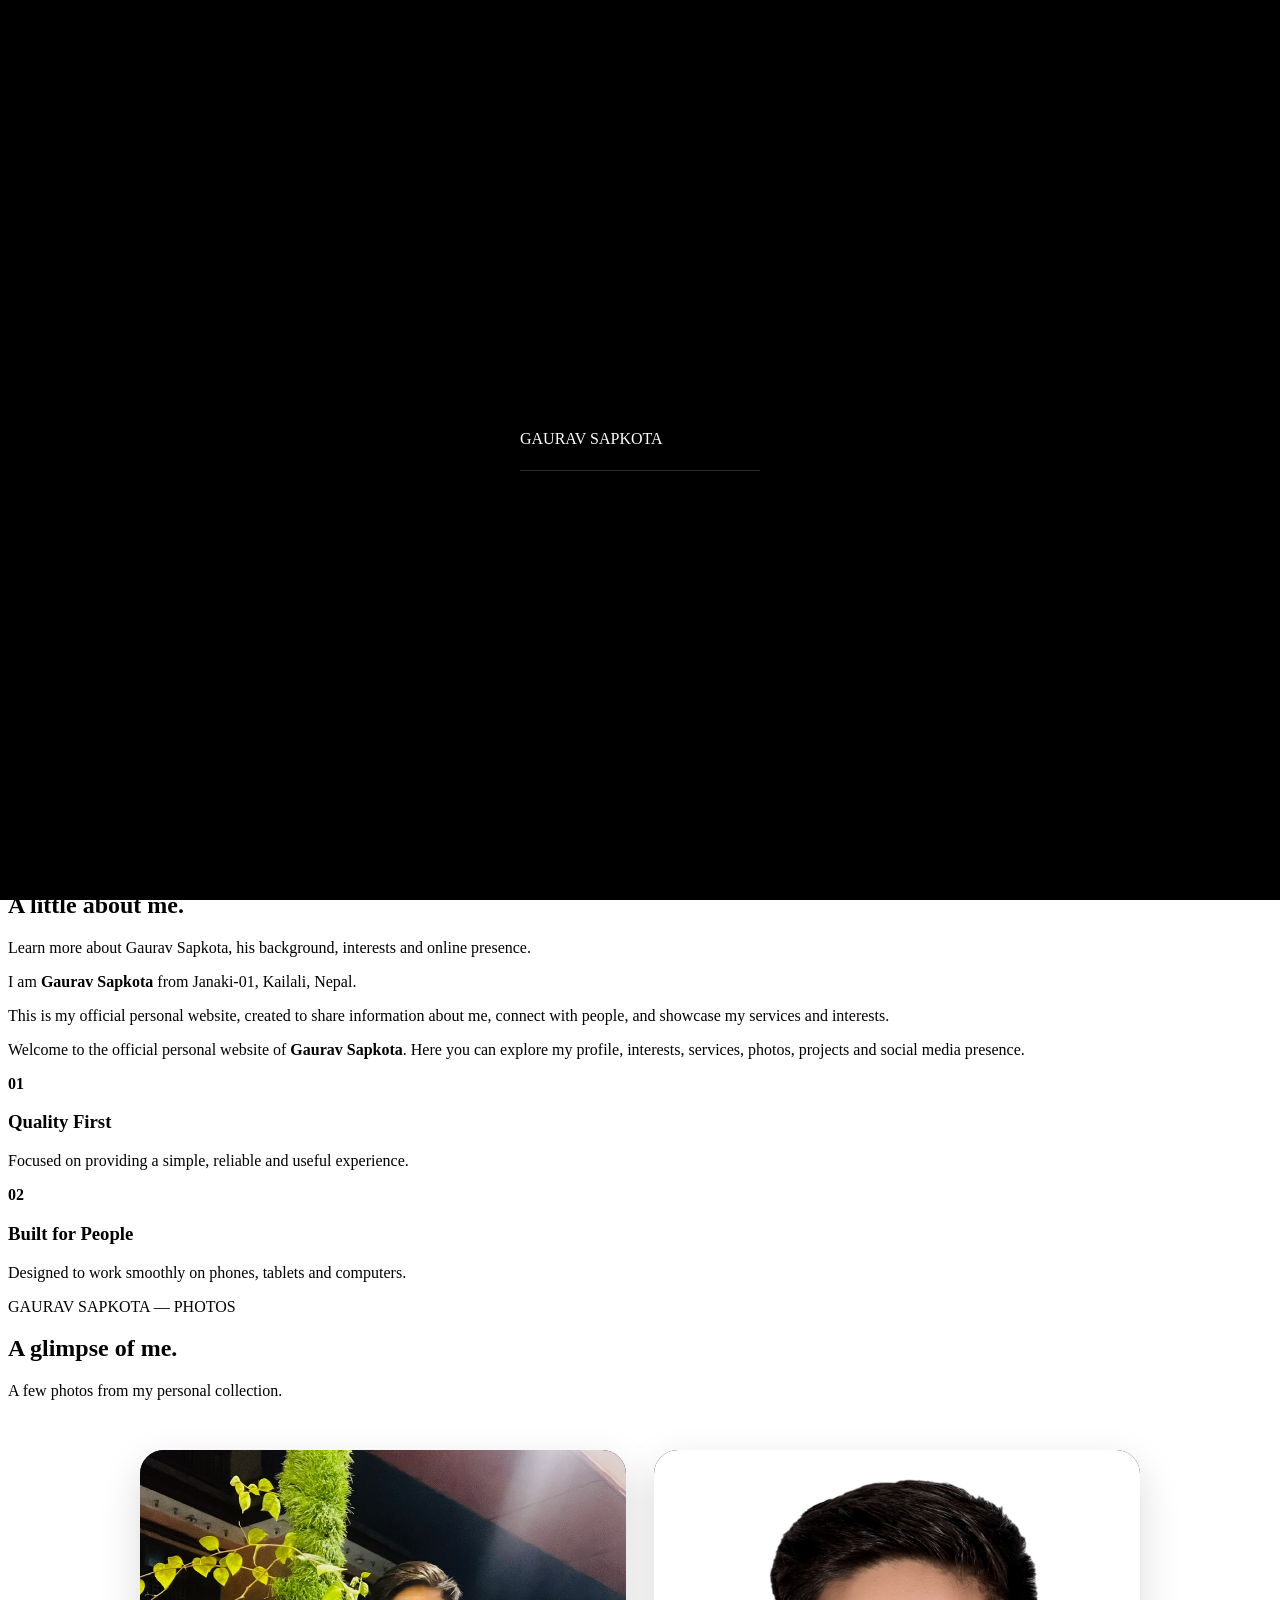
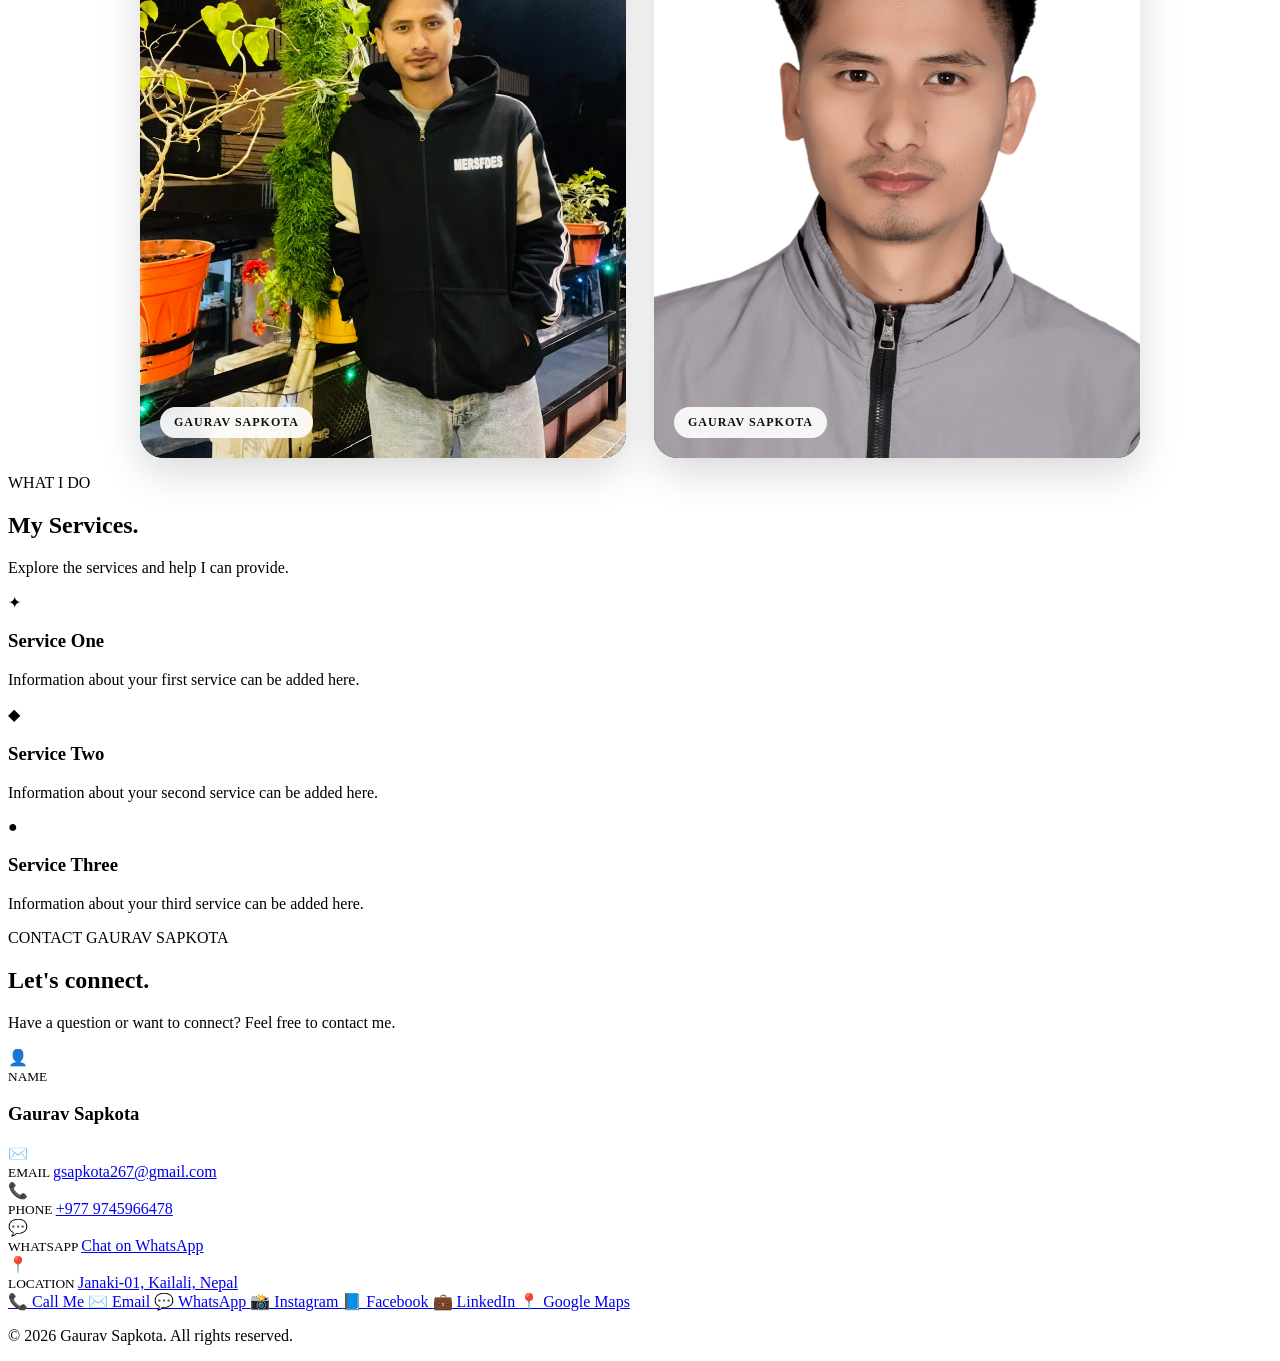
==== index.html @ efdb1d18 "Update index.html" ====
<!DOCTYPE html>
<html lang="en">

<head>

  <meta charset="UTF-8">

  <meta
    name="viewport"
    content="width=device-width, initial-scale=1.0"
  >

  <!-- ==================================================
       PRIMARY SEO
  =================================================== -->

  <title>
    Gaurav Sapkota | Official Website & Portfolio
  </title>

  <meta
    name="description"
    content="Gaurav Sapkota — official personal website and portfolio from Kailali, Nepal. Explore Gaurav Sapkota's profile, photos, services, interests, projects and online presence."
  >

  <meta
    name="author"
    content="Gaurav Sapkota"
  >

  <meta
    name="robots"
    content="index, follow, max-image-preview:large, max-snippet:-1, max-video-preview:-1"
  >

  <meta
    name="googlebot"
    content="index, follow, max-image-preview:large, max-snippet:-1, max-video-preview:-1"
  >

  <!-- Canonical URL -->

  <link
    rel="canonical"
    href="https://gaurav-sapkota.com.np/"
  >


  <!-- ==================================================
       FAVICON
  =================================================== -->

  <link
    rel="icon"
    type="image/png"
    href="/favicon.png"
  >

  <link
    rel="apple-touch-icon"
    href="/favicon.png"
  >


  <!-- ==================================================
       OPEN GRAPH
  =================================================== -->

  <meta
    property="og:type"
    content="website"
  >

  <meta
    property="og:title"
    content="Gaurav Sapkota | Official Website & Portfolio"
  >

  <meta
    property="og:description"
    content="Official personal website and portfolio of Gaurav Sapkota from Kailali, Nepal."
  >

  <meta
    property="og:url"
    content="https://gaurav-sapkota.com.np/"
  >

  <meta
    property="og:site_name"
    content="Gaurav Sapkota"
  >

  <meta
    property="og:image"
    content="https://gaurav-sapkota.com.np/black-white.jpg"
  >

  <meta
    property="og:image:alt"
    content="Gaurav Sapkota"
  >


  <!-- ==================================================
       TWITTER / SOCIAL PREVIEW
  =================================================== -->

  <meta
    name="twitter:card"
    content="summary_large_image"
  >

  <meta
    name="twitter:title"
    content="Gaurav Sapkota | Official Website & Portfolio"
  >

  <meta
    name="twitter:description"
    content="Official personal website and portfolio of Gaurav Sapkota from Kailali, Nepal."
  >

  <meta
    name="twitter:image"
    content="https://gaurav-sapkota.com.np/black-white.jpg"
  >


  <!-- ==================================================
       MOBILE / BROWSER
  =================================================== -->

  <meta
    name="theme-color"
    content="#000000"
  >

  <meta
    name="application-name"
    content="Gaurav Sapkota"
  >

  <meta
    name="apple-mobile-web-app-title"
    content="Gaurav Sapkota"
  >


  <!-- ==================================================
       STRUCTURED DATA
       WEBSITE + PROFILE PAGE + PERSON
  =================================================== -->

  <script type="application/ld+json">

  {
    "@context": "https://schema.org",

    "@graph": [

      {
        "@type": "WebSite",

        "@id":
          "https://gaurav-sapkota.com.np/#website",

        "url":
          "https://gaurav-sapkota.com.np/",

        "name":
          "Gaurav Sapkota",

        "alternateName":
          "Gaurav Sapkota Official Website",

        "description":
          "Official personal website and portfolio of Gaurav Sapkota from Kailali, Nepal.",

        "inLanguage":
          "en"
      },


      {
        "@type": "ProfilePage",

        "@id":
          "https://gaurav-sapkota.com.np/#profile",

        "url":
          "https://gaurav-sapkota.com.np/",

        "name":
          "Gaurav Sapkota | Official Website & Portfolio",

        "description":
          "Official personal website and portfolio of Gaurav Sapkota from Kailali, Nepal.",

        "isPartOf": {
          "@id":
            "https://gaurav-sapkota.com.np/#website"
        },

        "mainEntity": {
          "@id":
            "https://gaurav-sapkota.com.np/#person"
        }
      },


      {
        "@type": "Person",

        "@id":
          "https://gaurav-sapkota.com.np/#person",

        "name":
          "Gaurav Sapkota",

        "givenName":
          "Gaurav",

        "familyName":
          "Sapkota",

        "url":
          "https://gaurav-sapkota.com.np/",

        "image": [
          "https://gaurav-sapkota.com.np/IMG_20260812_214508.png",
          "https://gaurav-sapkota.com.np/black-white.jpg",
          "https://gaurav-sapkota.com.np/DSC_9480.JPG"
        ],

        "description":
          "Gaurav Sapkota from Kailali, Nepal. This is his official personal website and portfolio.",

        "jobTitle":
          "Personal Website Owner",

        "homeLocation": {
          "@type": "Place",

          "name":
            "Kailali, Nepal"
        },

        "sameAs": [

          "https://www.instagram.com/gsapkota267",

          "https://www.facebook.com/gsapkota267",

          "https://www.linkedin.com/in/gaurav-sapkota-aa4a2626a"

        ]
      }

    ]
  }

  </script>


  <!-- ==================================================
       STYLESHEET
  =================================================== -->

  <link
    rel="stylesheet"
    href="style.css"
  >


  <!-- ==================================================
       PHOTO GALLERY STYLE
  =================================================== -->

  <style>

    .photo-gallery {
      display: grid;
      grid-template-columns: repeat(2, 1fr);
      gap: 28px;
      max-width: 1000px;
      margin: 50px auto 0;
    }

    .gallery-photo {
      position: relative;
      overflow: hidden;
      border-radius: 24px;
      background: #111;
      aspect-ratio: 4 / 5;
      box-shadow: 0 15px 40px rgba(0, 0, 0, 0.15);
    }

    .gallery-photo img {
      width: 100%;
      height: 100%;
      display: block;
      object-fit: cover;
      transition:
        transform 0.6s ease,
        filter 0.6s ease;
    }

    .gallery-photo:hover img {
      transform: scale(1.06);
      filter: brightness(1.05);
    }

    .gallery-photo::after {
      content: "";
      position: absolute;
      inset: 0;
      background: linear-gradient(
        to top,
        rgba(0, 0, 0, 0.35),
        transparent 45%
      );
      opacity: 0;
      transition: opacity 0.4s ease;
      pointer-events: none;
    }

    .gallery-photo:hover::after {
      opacity: 1;
    }

    .photo-label {
      position: absolute;
      left: 20px;
      bottom: 20px;
      z-index: 2;
      padding: 8px 14px;
      border-radius: 50px;
      background: rgba(255, 255, 255, 0.9);
      color: #111;
      font-size: 12px;
      font-weight: 700;
      letter-spacing: 1px;
      text-transform: uppercase;
      backdrop-filter: blur(10px);
    }

    @media (max-width: 700px) {

      .photo-gallery {
        grid-template-columns: 1fr;
        gap: 20px;
        margin-top: 35px;
      }

      .gallery-photo {
        aspect-ratio: 4 / 5;
        border-radius: 20px;
      }

    }

  </style>

</head>


<body>


  <!-- ==================================================
       OPENING LOADER
  =================================================== -->

  <div id="page-loader">

    <div class="loader-circle"></div>

    <div class="loader-content">

      <div class="loader-logo">
        GAURAV SAPKOTA
      </div>

      <div class="loader-line"></div>

    </div>

  </div>



  <!-- ==================================================
       HEADER
  =================================================== -->

  <header class="header">

    <a
      href="#home"
      class="logo"
      aria-label="Gaurav Sapkota official website"
    >
      GAURAV<span> SAPKOTA</span>
    </a>


    <button
      class="menu-btn"
      type="button"
      aria-label="Open navigation menu"
      aria-expanded="false"
      aria-controls="main-navigation"
    >
      ☰
    </button>


    <nav
      class="nav"
      id="main-navigation"
      aria-label="Main navigation"
    >

      <a href="#home">Home</a>

      <a href="#about">About</a>

      <a href="#photos">Photos</a>

      <a href="#services">Services</a>

      <a href="#contact">Contact</a>

    </nav>

  </header>



  <!-- ==================================================
       MAIN CONTENT
  =================================================== -->

  <main>


    <!-- ==================================================
         HOME
    =================================================== -->

    <section
      id="home"
      class="hero"
      aria-labelledby="main-title"
    >


      <div class="hero-photo-wrapper">

        <img
          src="IMG_20260812_214508.png"
          alt="Gaurav Sapkota profile photo"
          class="profile-photo"
          width="600"
          height="600"
          loading="eager"
          fetchpriority="high"
        >

      </div>



      <div class="hero-content">

        <p class="eyebrow">
          WELCOME TO MY OFFICIAL WEBSITE
        </p>


        <h1 id="main-title">
          Gaurav Sapkota
        </h1>


        <p class="hero-subtitle">
          Official Personal Website &amp; Portfolio of Gaurav Sapkota from Kailali, Nepal.
        </p>


        <p class="hero-text">
          Welcome to the official website of
          <strong>Gaurav Sapkota</strong>.
          Discover my profile, interests, services,
          photos, projects and online presence.
        </p>


        <div class="buttons">

          <a
            class="btn primary"
            href="#contact"
          >
            Get In Touch
          </a>


          <a
            class="btn secondary"
            href="#about"
          >
            Learn More
          </a>

        </div>

      </div>

    </section>



    <!-- ==================================================
         ABOUT
    =================================================== -->

    <section
      id="about"
      class="section"
      aria-labelledby="about-title"
    >

      <div class="section-heading">

        <p class="eyebrow">
          ABOUT GAURAV SAPKOTA
        </p>


        <h2 id="about-title">
          A little <span>about me.</span>
        </h2>


        <p>
          Learn more about Gaurav Sapkota,
          his background, interests and online presence.
        </p>

      </div>



      <div class="about-grid">


        <div class="about-text">

          <p>
            I am <strong>Gaurav Sapkota</strong> from
            Janaki-01, Kailali, Nepal.
          </p>

          <p>
            This is my official personal website,
            created to share information about me,
            connect with people, and showcase my
            services and interests.
          </p>

          <p>
            Welcome to the official personal website of
            <strong>Gaurav Sapkota</strong>.
            Here you can explore my profile, interests,
            services, photos, projects and social media presence.
          </p>

        </div>



        <div class="feature-card">

          <strong>01</strong>

          <h3>
            Quality First
          </h3>

          <p>
            Focused on providing a simple,
            reliable and useful experience.
          </p>

        </div>



        <div class="feature-card">

          <strong>02</strong>

          <h3>
            Built for People
          </h3>

          <p>
            Designed to work smoothly on phones,
            tablets and computers.
          </p>

        </div>

      </div>

    </section>



    <!-- ==================================================
         PHOTOS
    =================================================== -->

    <section
      id="photos"
      class="section"
      aria-labelledby="photos-title"
    >

      <div class="section-heading">

        <p class="eyebrow">
          GAURAV SAPKOTA — PHOTOS
        </p>


        <h2 id="photos-title">
          A glimpse <span>of me.</span>
        </h2>


        <p>
          A few photos from my personal collection.
        </p>

      </div>



      <div class="photo-gallery">


        <div class="gallery-photo">

          <img
            src="IMG_0473.jpg"
            alt="Gaurav Sapkota"
            width="800"
            height="1000"
            loading="lazy"
          >

          <div class="photo-label">
            Gaurav Sapkota
          </div>

        </div>



        <div class="gallery-photo">

          <img
            src="DSC_9480.JPG"
            alt="Gaurav Sapkota"
            width="800"
            height="1000"
            loading="lazy"
          >

          <div class="photo-label">
            Gaurav Sapkota
          </div>

        </div>

      </div>

    </section>



    <!-- ==================================================
         SERVICES
    =================================================== -->

    <section
      id="services"
      class="section dark"
      aria-labelledby="services-title"
    >

      <div class="section-heading">

        <p class="eyebrow">
          WHAT I DO
        </p>


        <h2 id="services-title">
          My <span>Services.</span>
        </h2>


        <p>
          Explore the services and help I can provide.
        </p>

      </div>



      <div class="cards">


        <article class="card">

          <div class="icon">
            ✦
          </div>

          <h3>
            Service One
          </h3>

          <p>
            Information about your first service
            can be added here.
          </p>

        </article>



        <article class="card">

          <div class="icon">
            ◆
          </div>

          <h3>
            Service Two
          </h3>

          <p>
            Information about your second service
            can be added here.
          </p>

        </article>



        <article class="card">

          <div class="icon">
            ●
          </div>

          <h3>
            Service Three
          </h3>

          <p>
            Information about your third service
            can be added here.
          </p>

        </article>

      </div>

    </section>



    <!-- ==================================================
         CONTACT
    =================================================== -->

    <section
      id="contact"
      class="section contact"
      aria-labelledby="contact-title"
    >

      <div class="section-heading">

        <p class="eyebrow">
          CONTACT GAURAV SAPKOTA
        </p>


        <h2 id="contact-title">
          Let's <span>connect.</span>
        </h2>


        <p>
          Have a question or want to connect?
          Feel free to contact me.
        </p>

      </div>



      <div class="contact-box">


        <div class="contact-item">

          <div class="contact-icon">
            👤
          </div>

          <div>

            <small>
              NAME
            </small>

            <h3>
              Gaurav Sapkota
            </h3>

          </div>

        </div>



        <div class="contact-item">

          <div class="contact-icon">
            ✉️
          </div>

          <div>

            <small>
              EMAIL
            </small>

            <a href="mailto:gsapkota267@gmail.com">
              gsapkota267@gmail.com
            </a>

          </div>

        </div>



        <div class="contact-item">

          <div class="contact-icon">
            📞
          </div>

          <div>

            <small>
              PHONE
            </small>

            <a href="tel:+9779745966478">
              +977 9745966478
            </a>

          </div>

        </div>



        <div class="contact-item">

          <div class="contact-icon">
            💬
          </div>

          <div>

            <small>
              WHATSAPP
            </small>

            <a
              href="https://wa.me/9779745966478"
              target="_blank"
              rel="noopener noreferrer"
            >
              Chat on WhatsApp
            </a>

          </div>

        </div>



        <div class="contact-item">

          <div class="contact-icon">
            📍
          </div>

          <div>

            <small>
              LOCATION
            </small>

            <a
              href="https://www.google.com/maps/search/?api=1&query=Janaki-01%2C%20Kailali%2C%20Nepal"
              target="_blank"
              rel="noopener noreferrer"
            >
              Janaki-01, Kailali, Nepal
            </a>

          </div>

        </div>

      </div>



      <div class="contact-buttons">


        <a
          class="contact-btn"
          href="tel:+9779745966478"
        >
          📞 Call Me
        </a>


        <a
          class="contact-btn"
          href="mailto:gsapkota267@gmail.com"
        >
          ✉️ Email
        </a>


        <a
          class="contact-btn"
          href="https://wa.me/9779745966478"
          target="_blank"
          rel="noopener noreferrer"
        >
          💬 WhatsApp
        </a>


        <a
          class="contact-btn"
          href="https://www.instagram.com/gsapkota267"
          target="_blank"
          rel="noopener noreferrer"
          aria-label="Gaurav Sapkota on Instagram"
        >
          📸 Instagram
        </a>


        <a
          class="contact-btn"
          href="https://www.facebook.com/gsapkota267"
          target="_blank"
          rel="noopener noreferrer"
          aria-label="Gaurav Sapkota on Facebook"
        >
          📘 Facebook
        </a>


        <a
          class="contact-btn"
          href="https://www.linkedin.com/in/gaurav-sapkota-aa4a2626a"
          target="_blank"
          rel="noopener noreferrer"
          aria-label="Gaurav Sapkota on LinkedIn"
        >
          💼 LinkedIn
        </a>


        <a
          class="contact-btn"
          href="https://www.google.com/maps/search/?api=1&query=Janaki-01%2C%20Kailali%2C%20Nepal"
          target="_blank"
          rel="noopener noreferrer"
        >
          📍 Google Maps
        </a>

      </div>

    </section>

  </main>



  <!-- ==================================================
       FOOTER
  =================================================== -->

  <footer>

    <p>
      © <span id="year"></span>
      Gaurav Sapkota.
      All rights reserved.
    </p>

  </footer>



  <!-- ==================================================
       JAVASCRIPT
  =================================================== -->

  <script src="script.js"></script>


</body>

</html>
---- style.css ----
/* =========================================================
   NEW SILENT GS OPENING LOADER
========================================================= */

#page-loader {
  position: fixed;
  inset: 0;
  width: 100%;
  height: 100vh;

  background: #000000;
  color: #ffffff;

  z-index: 999999;

  display: flex;
  align-items: center;
  justify-content: center;

  opacity: 1;
  visibility: visible;
  pointer-events: auto;

  overflow: hidden;

  transition:
    opacity 0.9s ease,
    visibility 0.9s ease;
}

#page-loader.hide {
  opacity: 0;
  visibility: hidden;
  pointer-events: none;
}


/* CENTER */

.loader-center {
  position: relative;

  z-index: 3;

  width: min(90vw, 500px);

  text-align: center;
}


/* GS */

.loader-gs {
  font-family: Arial, Helvetica, sans-serif;

  font-size: clamp(72px, 18vw, 150px);

  font-weight: 900;

  line-height: 0.9;

  letter-spacing: -8px;

  color: #ffffff;

  opacity: 0;

  transform:
    scale(0.65)
    translateY(15px);

  animation:
    gsLogoIn 0.9s cubic-bezier(0.2, 0.8, 0.2, 1)
    0.15s forwards;
}


/* NAME */

.loader-name {
  margin-top: 22px;

  font-size: clamp(13px, 3vw, 19px);

  font-weight: 700;

  letter-spacing: clamp(4px, 1.5vw, 8px);

  color: #ffffff;

  opacity: 0;

  transform: translateY(18px);

  animation:
    loaderNameIn 0.8s ease
    0.75s forwards;
}


/* LINE */

.loader-line {
  width: min(240px, 55vw);

  height: 1px;

  margin: 22px auto 0;

  background: rgba(255, 255, 255, 0.18);

  overflow: hidden;

  opacity: 0;

  animation:
    loaderLineAppear 0.4s ease
    1.15s forwards;
}

.loader-line span {
  display: block;

  width: 0;

  height: 100%;

  background: #ffffff;

  animation:
    loaderLineMove 1s
    cubic-bezier(0.65, 0, 0.35, 1)
    1.25s forwards;
}


/* ORBIT RINGS */

.loader-orbit {
  position: absolute;

  top: 50%;
  left: 50%;

  width: 280px;
  height: 280px;

  border: 1px solid rgba(255, 255, 255, 0.10);

  border-radius: 50%;

  transform:
    translate(-50%, -50%)
    scale(0.3)
    rotate(0deg);

  opacity: 0;

  pointer-events: none;
}

.orbit-one {
  animation:
    orbitOne 2.1s
    cubic-bezier(0.2, 0.7, 0.2, 1)
    0.2s forwards;
}

.orbit-two {
  width: 390px;
  height: 390px;

  border-color:
    rgba(155, 124, 255, 0.12);

  animation:
    orbitTwo 2.4s
    cubic-bezier(0.2, 0.7, 0.2, 1)
    0.45s forwards;
}


/* =========================================================
   LOADER KEYFRAMES
========================================================= */

@keyframes gsLogoIn {

  0% {
    opacity: 0;

    transform:
      scale(0.65)
      translateY(15px);
  }

  70% {
    opacity: 1;

    transform:
      scale(1.06)
      translateY(0);
  }

  100% {
    opacity: 1;

    transform:
      scale(1)
      translateY(0);
  }
}


@keyframes loaderNameIn {

  from {
    opacity: 0;

    transform:
      translateY(18px);
  }

  to {
    opacity: 1;

    transform:
      translateY(0);
  }
}


@keyframes loaderLineAppear {

  from {
    opacity: 0;
  }

  to {
    opacity: 1;
  }
}


@keyframes loaderLineMove {

  from {
    width: 0;
  }

  to {
    width: 100%;
  }
}


@keyframes orbitOne {

  0% {
    opacity: 0;

    transform:
      translate(-50%, -50%)
      scale(0.3)
      rotate(0deg);
  }

  25% {
    opacity: 1;
  }

  100% {
    opacity: 0;

    transform:
      translate(-50%, -50%)
      scale(1.25)
      rotate(180deg);
  }
}


@keyframes orbitTwo {

  0% {
    opacity: 0;

    transform:
      translate(-50%, -50%)
      scale(0.25)
      rotate(0deg);
  }

  25% {
    opacity: 0.8;
  }

  100% {
    opacity: 0;

    transform:
      translate(-50%, -50%)
      scale(1.15)
      rotate(-180deg);
  }
}


/* =========================================================
   HERO ANIMATION DELAY
========================================================= */

@keyframes heroPhotoIn {

  from {
    opacity: 0;
    transform: translateX(-40px);
  }

  to {
    opacity: 1;
    transform: translateX(0);
  }
}


@keyframes heroContentIn {

  from {
    opacity: 0;
    transform: translateX(40px);
  }

  to {
    opacity: 1;
    transform: translateX(0);
  }
}


/* =========================================================
   REDUCED MOTION
========================================================= */

@media (prefers-reduced-motion: reduce) {

  #page-loader {
    transition: none;
  }

  .loader-gs,
  .loader-name,
  .loader-line,
  .loader-orbit {
    animation: none !important;

    opacity: 1 !important;

    transform:
      translate(-50%, -50%)
      scale(1) !important;
  }

  .loader-gs,
  .loader-name {
    transform: none !important;
  }

  .loader-line span {
    width: 100%;

    animation: none !important;
  }

}
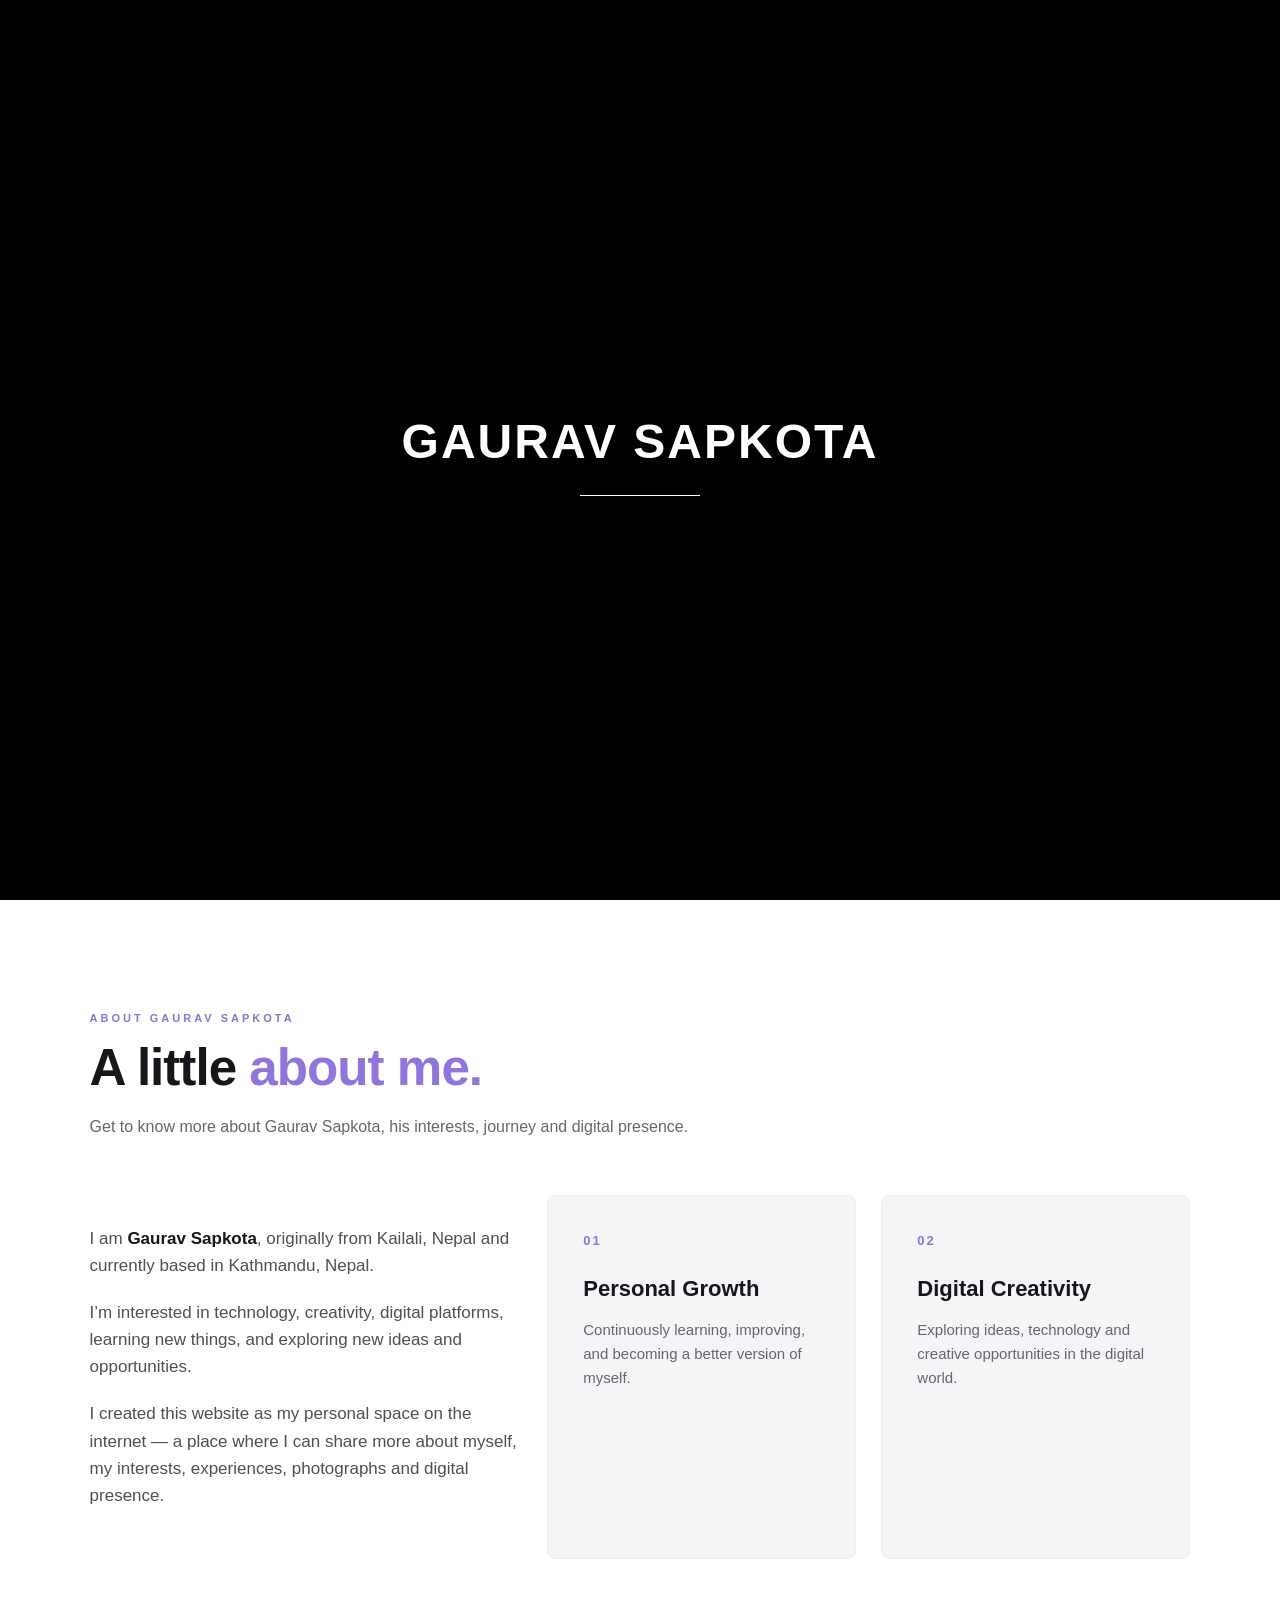
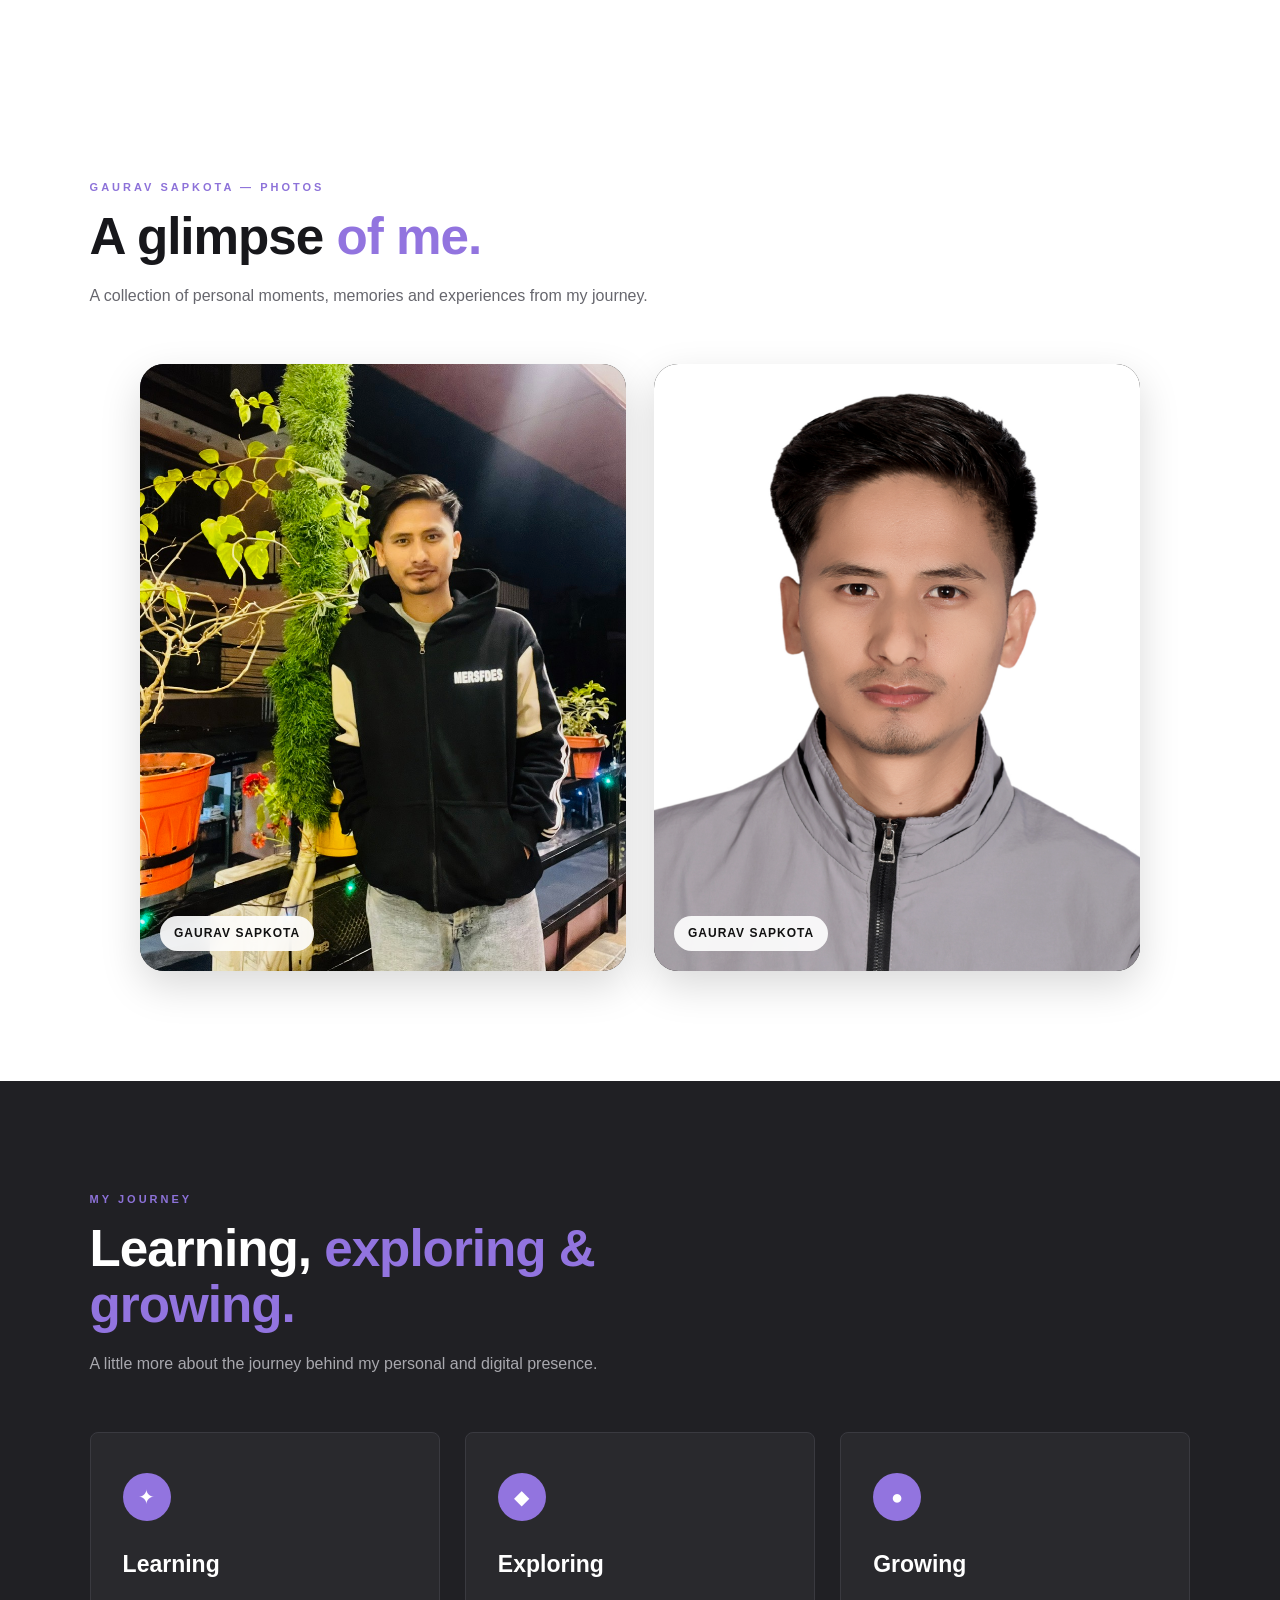
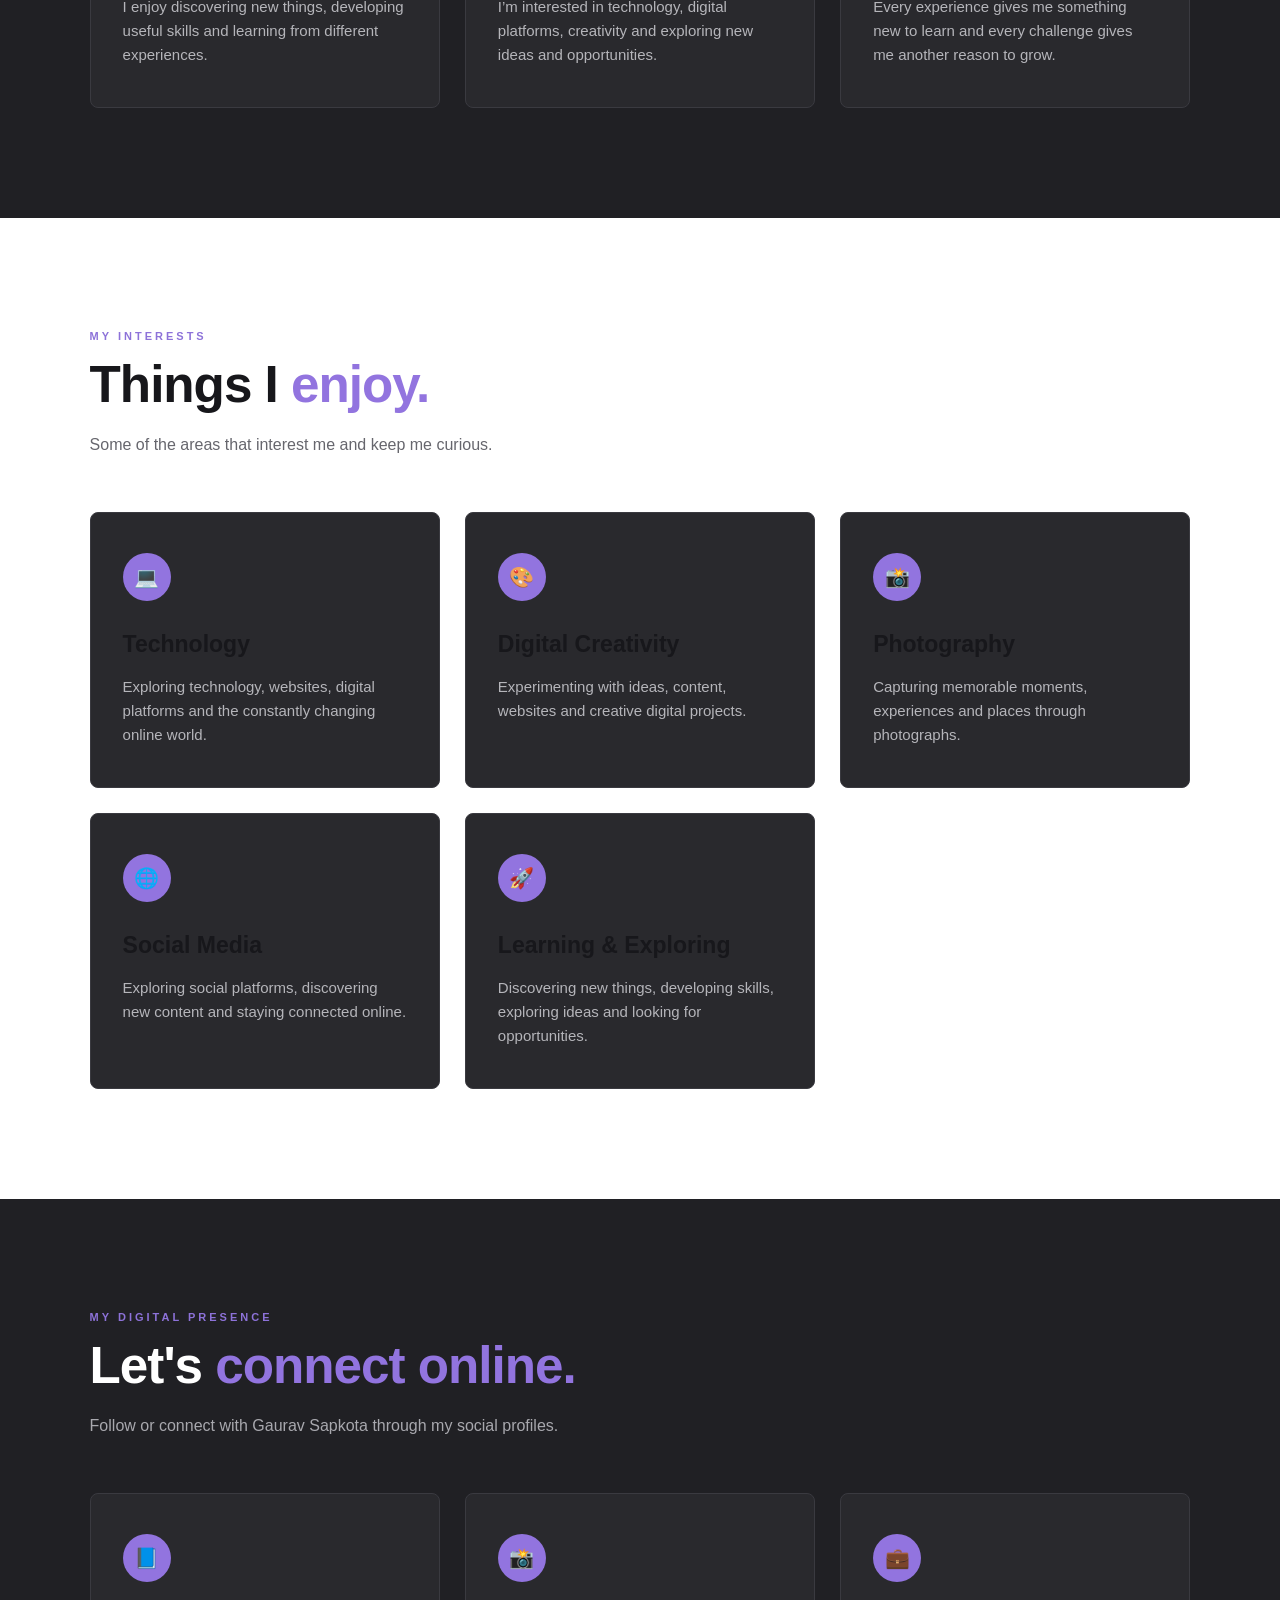
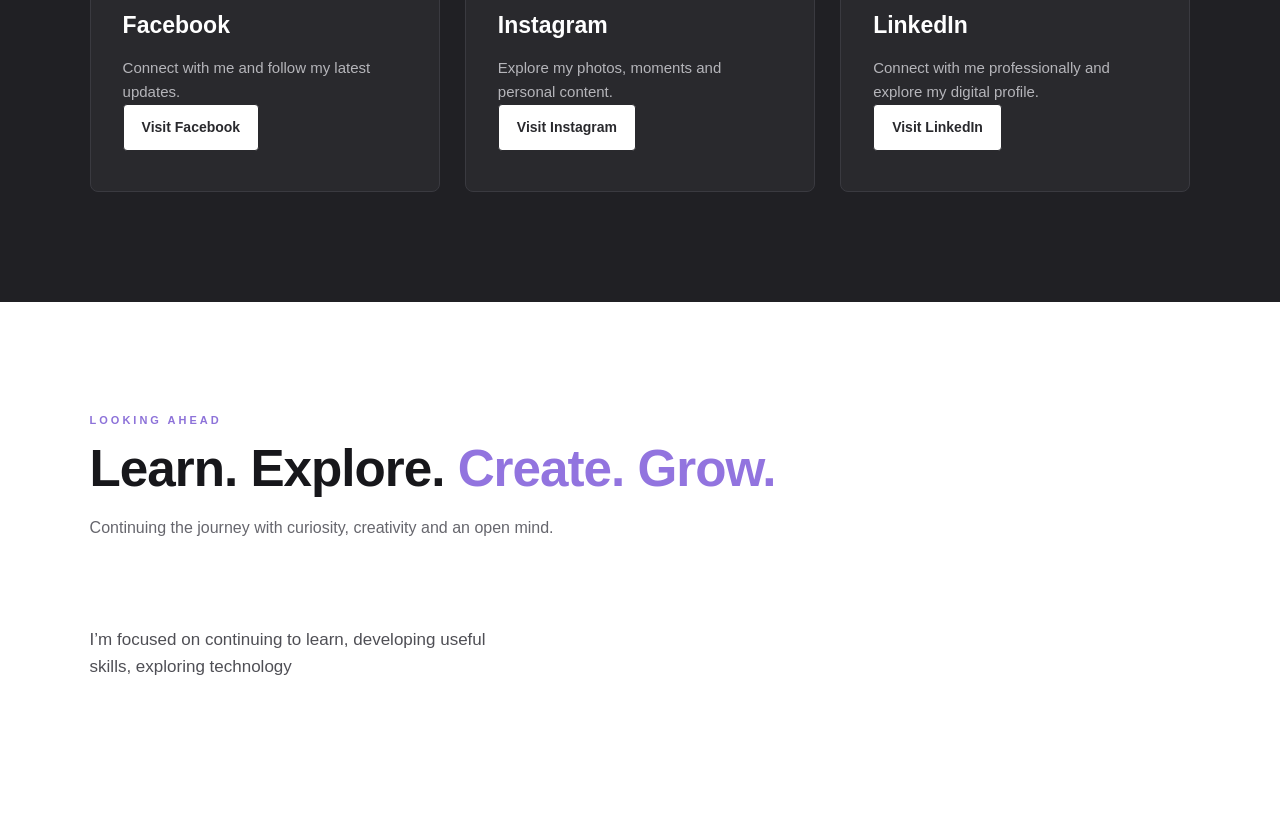
==== commit c2507be7: "Update index.html" ====
--- a/index.html
+++ b/index.html
@@ -20,7 +20,7 @@
 
   <meta
     name="description"
-    content="Gaurav Sapkota — official personal website and portfolio from Kailali, Nepal. Explore Gaurav Sapkota's profile, photos, services, interests, projects and online presence."
+    content="Gaurav Sapkota — official personal website and portfolio, currently based in Kathmandu, Nepal. Explore Gaurav Sapkota's profile, journey, interests, photos and digital presence."
   >
 
   <meta
@@ -78,7 +78,7 @@
 
   <meta
     property="og:description"
-    content="Official personal website and portfolio of Gaurav Sapkota from Kailali, Nepal."
+    content="Official personal website and portfolio of Gaurav Sapkota, currently based in Kathmandu, Nepal."
   >
 
   <meta
@@ -118,7 +118,7 @@
 
   <meta
     name="twitter:description"
-    content="Official personal website and portfolio of Gaurav Sapkota from Kailali, Nepal."
+    content="Official personal website and portfolio of Gaurav Sapkota, currently based in Kathmandu, Nepal."
   >
 
   <meta
@@ -175,7 +175,7 @@
           "Gaurav Sapkota Official Website",
 
         "description":
-          "Official personal website and portfolio of Gaurav Sapkota from Kailali, Nepal.",
+          "Official personal website and portfolio of Gaurav Sapkota, currently based in Kathmandu, Nepal.",
 
         "inLanguage":
           "en"
@@ -195,7 +195,7 @@
           "Gaurav Sapkota | Official Website & Portfolio",
 
         "description":
-          "Official personal website and portfolio of Gaurav Sapkota from Kailali, Nepal.",
+          "Official personal website and portfolio of Gaurav Sapkota, currently based in Kathmandu, Nepal.",
 
         "isPartOf": {
           "@id":
@@ -234,7 +234,7 @@
         ],
 
         "description":
-          "Gaurav Sapkota from Kailali, Nepal. This is his official personal website and portfolio.",
+          "Gaurav Sapkota, originally from Kailali, Nepal and currently based in Kathmandu, Nepal. This is his official personal website and digital portfolio.",
 
         "jobTitle":
           "Personal Website Owner",
@@ -243,7 +243,7 @@
           "@type": "Place",
 
           "name":
-            "Kailali, Nepal"
+            "Kathmandu, Nepal"
         },
 
         "sameAs": [
@@ -428,8 +428,6 @@
 
       <a href="#photos">Photos</a>
 
-      <a href="#services">Services</a>
-
       <a href="#contact">Contact</a>
 
     </nav>
@@ -485,15 +483,17 @@
 
 
         <p class="hero-subtitle">
-          Official Personal Website &amp; Portfolio of Gaurav Sapkota from Kailali, Nepal.
+          Personal Website • Portfolio • Digital Presence
         </p>
 
 
         <p class="hero-text">
           Welcome to the official website of
-          <strong>Gaurav Sapkota</strong>.
-          Discover my profile, interests, services,
-          photos, projects and online presence.
+          <strong>Gaurav Sapkota</strong>,
+          currently based in Kathmandu, Nepal.
+          This is my personal space on the web where I share
+          my journey, interests, experiences, photographs,
+          and digital presence.
         </p>
 
 
@@ -545,8 +545,8 @@
 
 
         <p>
-          Learn more about Gaurav Sapkota,
-          his background, interests and online presence.
+          Get to know more about Gaurav Sapkota,
+          his interests, journey and digital presence.
         </p>
 
       </div>
@@ -559,22 +559,22 @@
         <div class="about-text">
 
           <p>
-            I am <strong>Gaurav Sapkota</strong> from
-            Janaki-01, Kailali, Nepal.
-          </p>
-
-          <p>
-            This is my official personal website,
-            created to share information about me,
-            connect with people, and showcase my
-            services and interests.
-          </p>
-
-          <p>
-            Welcome to the official personal website of
-            <strong>Gaurav Sapkota</strong>.
-            Here you can explore my profile, interests,
-            services, photos, projects and social media presence.
+            I am <strong>Gaurav Sapkota</strong>,
+            originally from Kailali, Nepal and currently
+            based in Kathmandu, Nepal.
+          </p>
+
+          <p>
+            I’m interested in technology, creativity,
+            digital platforms, learning new things,
+            and exploring new ideas and opportunities.
+          </p>
+
+          <p>
+            I created this website as my personal space
+            on the internet — a place where I can share
+            more about myself, my interests, experiences,
+            photographs and digital presence.
           </p>
 
         </div>
@@ -586,12 +586,12 @@
           <strong>01</strong>
 
           <h3>
-            Quality First
-          </h3>
-
-          <p>
-            Focused on providing a simple,
-            reliable and useful experience.
+            Personal Growth
+          </h3>
+
+          <p>
+            Continuously learning, improving,
+            and becoming a better version of myself.
           </p>
 
         </div>
@@ -603,12 +603,12 @@
           <strong>02</strong>
 
           <h3>
-            Built for People
-          </h3>
-
-          <p>
-            Designed to work smoothly on phones,
-            tablets and computers.
+            Digital Creativity
+          </h3>
+
+          <p>
+            Exploring ideas, technology and
+            creative opportunities in the digital world.
           </p>
 
         </div>
@@ -642,7 +642,8 @@
 
 
         <p>
-          A few photos from my personal collection.
+          A collection of personal moments,
+          memories and experiences from my journey.
         </p>
 
       </div>
@@ -693,29 +694,30 @@
 
 
     <!-- ==================================================
-         SERVICES
+         MY JOURNEY
     =================================================== -->
 
     <section
-      id="services"
+      id="journey"
       class="section dark"
-      aria-labelledby="services-title"
+      aria-labelledby="journey-title"
     >
 
       <div class="section-heading">
 
         <p class="eyebrow">
-          WHAT I DO
-        </p>
-
-
-        <h2 id="services-title">
-          My <span>Services.</span>
+          MY JOURNEY
+        </p>
+
+
+        <h2 id="journey-title">
+          Learning, <span>exploring & growing.</span>
         </h2>
 
 
         <p>
-          Explore the services and help I can provide.
+          A little more about the journey behind
+          my personal and digital presence.
         </p>
 
       </div>
@@ -732,12 +734,13 @@
           </div>
 
           <h3>
-            Service One
-          </h3>
-
-          <p>
-            Information about your first service
-            can be added here.
+            Learning
+          </h3>
+
+          <p>
+            I enjoy discovering new things,
+            developing useful skills and learning
+            from different experiences.
           </p>
 
         </article>
@@ -751,12 +754,13 @@
           </div>
 
           <h3>
-            Service Two
-          </h3>
-
-          <p>
-            Information about your second service
-            can be added here.
+            Exploring
+          </h3>
+
+          <p>
+            I’m interested in technology,
+            digital platforms, creativity and
+            exploring new ideas and opportunities.
           </p>
 
         </article>
@@ -770,12 +774,13 @@
           </div>
 
           <h3>
-            Service Three
-          </h3>
-
-          <p>
-            Information about your third service
-            can be added here.
+            Growing
+          </h3>
+
+          <p>
+            Every experience gives me something
+            new to learn and every challenge gives
+            me another reason to grow.
           </p>
 
         </article>
@@ -787,261 +792,298 @@
 
 
     <!-- ==================================================
-         CONTACT
+         MY INTERESTS
     =================================================== -->
 
     <section
-      id="contact"
-      class="section contact"
-      aria-labelledby="contact-title"
+      id="interests"
+      class="section"
+      aria-labelledby="interests-title"
     >
 
       <div class="section-heading">
 
         <p class="eyebrow">
-          CONTACT GAURAV SAPKOTA
-        </p>
-
-
-        <h2 id="contact-title">
-          Let's <span>connect.</span>
+          MY INTERESTS
+        </p>
+
+
+        <h2 id="interests-title">
+          Things I <span>enjoy.</span>
         </h2>
 
 
         <p>
-          Have a question or want to connect?
-          Feel free to contact me.
-        </p>
-
-      </div>
-
-
-
-      <div class="contact-box">
-
-
-        <div class="contact-item">
-
-          <div class="contact-icon">
-            👤
-          </div>
-
-          <div>
-
-            <small>
-              NAME
-            </small>
-
-            <h3>
-              Gaurav Sapkota
-            </h3>
-
-          </div>
-
-        </div>
-
-
-
-        <div class="contact-item">
-
-          <div class="contact-icon">
-            ✉️
-          </div>
-
-          <div>
-
-            <small>
-              EMAIL
-            </small>
-
-            <a href="mailto:gsapkota267@gmail.com">
-              gsapkota267@gmail.com
-            </a>
-
-          </div>
-
-        </div>
-
-
-
-        <div class="contact-item">
-
-          <div class="contact-icon">
-            📞
-          </div>
-
-          <div>
-
-            <small>
-              PHONE
-            </small>
-
-            <a href="tel:+9779745966478">
-              +977 9745966478
-            </a>
-
-          </div>
-
-        </div>
-
-
-
-        <div class="contact-item">
-
-          <div class="contact-icon">
-            💬
-          </div>
-
-          <div>
-
-            <small>
-              WHATSAPP
-            </small>
-
-            <a
-              href="https://wa.me/9779745966478"
-              target="_blank"
-              rel="noopener noreferrer"
-            >
-              Chat on WhatsApp
-            </a>
-
-          </div>
-
-        </div>
-
-
-
-        <div class="contact-item">
-
-          <div class="contact-icon">
-            📍
-          </div>
-
-          <div>
-
-            <small>
-              LOCATION
-            </small>
-
-            <a
-              href="https://www.google.com/maps/search/?api=1&query=Janaki-01%2C%20Kailali%2C%20Nepal"
-              target="_blank"
-              rel="noopener noreferrer"
-            >
-              Janaki-01, Kailali, Nepal
-            </a>
-
-          </div>
-
-        </div>
-
-      </div>
-
-
-
-      <div class="contact-buttons">
-
-
-        <a
-          class="contact-btn"
-          href="tel:+9779745966478"
-        >
-          📞 Call Me
-        </a>
-
-
-        <a
-          class="contact-btn"
-          href="mailto:gsapkota267@gmail.com"
-        >
-          ✉️ Email
-        </a>
-
-
-        <a
-          class="contact-btn"
-          href="https://wa.me/9779745966478"
-          target="_blank"
-          rel="noopener noreferrer"
-        >
-          💬 WhatsApp
-        </a>
-
-
-        <a
-          class="contact-btn"
-          href="https://www.instagram.com/gsapkota267"
-          target="_blank"
-          rel="noopener noreferrer"
-          aria-label="Gaurav Sapkota on Instagram"
-        >
-          📸 Instagram
-        </a>
-
-
-        <a
-          class="contact-btn"
-          href="https://www.facebook.com/gsapkota267"
-          target="_blank"
-          rel="noopener noreferrer"
-          aria-label="Gaurav Sapkota on Facebook"
-        >
-          📘 Facebook
-        </a>
-
-
-        <a
-          class="contact-btn"
-          href="https://www.linkedin.com/in/gaurav-sapkota-aa4a2626a"
-          target="_blank"
-          rel="noopener noreferrer"
-          aria-label="Gaurav Sapkota on LinkedIn"
-        >
-          💼 LinkedIn
-        </a>
-
-
-        <a
-          class="contact-btn"
-          href="https://www.google.com/maps/search/?api=1&query=Janaki-01%2C%20Kailali%2C%20Nepal"
-          target="_blank"
-          rel="noopener noreferrer"
-        >
-          📍 Google Maps
-        </a>
+          Some of the areas that interest me
+          and keep me curious.
+        </p>
+
+      </div>
+
+
+
+      <div class="cards">
+
+
+        <article class="card">
+
+          <div class="icon">
+            💻
+          </div>
+
+          <h3>
+            Technology
+          </h3>
+
+          <p>
+            Exploring technology, websites,
+            digital platforms and the constantly
+            changing online world.
+          </p>
+
+        </article>
+
+
+
+        <article class="card">
+
+          <div class="icon">
+            🎨
+          </div>
+
+          <h3>
+            Digital Creativity
+          </h3>
+
+          <p>
+            Experimenting with ideas, content,
+            websites and creative digital projects.
+          </p>
+
+        </article>
+
+
+
+        <article class="card">
+
+          <div class="icon">
+            📸
+          </div>
+
+          <h3>
+            Photography
+          </h3>
+
+          <p>
+            Capturing memorable moments,
+            experiences and places through photographs.
+          </p>
+
+        </article>
+
+
+
+        <article class="card">
+
+          <div class="icon">
+            🌐
+          </div>
+
+          <h3>
+            Social Media
+          </h3>
+
+          <p>
+            Exploring social platforms, discovering
+            new content and staying connected online.
+          </p>
+
+        </article>
+
+
+
+        <article class="card">
+
+          <div class="icon">
+            🚀
+          </div>
+
+          <h3>
+            Learning & Exploring
+          </h3>
+
+          <p>
+            Discovering new things, developing skills,
+            exploring ideas and looking for opportunities.
+          </p>
+
+        </article>
 
       </div>
 
     </section>
 
-  </main>
-
-
-
-  <!-- ==================================================
-       FOOTER
-  =================================================== -->
-
-  <footer>
-
-    <p>
-      © <span id="year"></span>
-      Gaurav Sapkota.
-      All rights reserved.
-    </p>
-
-  </footer>
-
-
-
-  <!-- ==================================================
-       JAVASCRIPT
-  =================================================== -->
-
-  <script src="script.js"></script>
-
-
-</body>
-
-</html>
+
+
+    <!-- ==================================================
+         DIGITAL PRESENCE
+    =================================================== -->
+
+    <section
+      id="social"
+      class="section dark"
+      aria-labelledby="social-title"
+    >
+
+      <div class="section-heading">
+
+        <p class="eyebrow">
+          MY DIGITAL PRESENCE
+        </p>
+
+
+        <h2 id="social-title">
+          Let's <span>connect online.</span>
+        </h2>
+
+
+        <p>
+          Follow or connect with Gaurav Sapkota
+          through my social profiles.
+        </p>
+
+      </div>
+
+
+
+      <div class="cards">
+
+
+        <article class="card">
+
+          <div class="icon">
+            📘
+          </div>
+
+          <h3>
+            Facebook
+          </h3>
+
+          <p>
+            Connect with me and follow my
+            latest updates.
+          </p>
+
+          <a
+            class="contact-btn"
+            href="https://www.facebook.com/gsapkota267"
+            target="_blank"
+            rel="noopener noreferrer"
+          >
+            Visit Facebook
+          </a>
+
+        </article>
+
+
+
+        <article class="card">
+
+          <div class="icon">
+            📸
+          </div>
+
+          <h3>
+            Instagram
+          </h3>
+
+          <p>
+            Explore my photos, moments and
+            personal content.
+          </p>
+
+          <a
+            class="contact-btn"
+            href="https://www.instagram.com/gsapkota267"
+            target="_blank"
+            rel="noopener noreferrer"
+          >
+            Visit Instagram
+          </a>
+
+        </article>
+
+
+
+        <article class="card">
+
+          <div class="icon">
+            💼
+          </div>
+
+          <h3>
+            LinkedIn
+          </h3>
+
+          <p>
+            Connect with me professionally
+            and explore my digital profile.
+          </p>
+
+          <a
+            class="contact-btn"
+            href="https://www.linkedin.com/in/gaurav-sapkota-aa4a2626a"
+            target="_blank"
+            rel="noopener noreferrer"
+          >
+            Visit LinkedIn
+          </a>
+
+        </article>
+
+      </div>
+
+    </section>
+
+
+
+    <!-- ==================================================
+         LOOKING AHEAD
+    =================================================== -->
+
+    <section
+      id="future"
+      class="section"
+      aria-labelledby="future-title"
+    >
+
+      <div class="section-heading">
+
+        <p class="eyebrow">
+          LOOKING AHEAD
+        </p>
+
+
+        <h2 id="future-title">
+          Learn. Explore. <span>Create. Grow.</span>
+        </h2>
+
+
+        <p>
+          Continuing the journey with curiosity,
+          creativity and an open mind.
+        </p>
+
+      </div>
+
+
+
+      <div class="about-grid">
+
+
+        <div class="about-text">
+
+          <p>
+            I’m focused on continuing to learn,
+            developing useful skills, exploring
+            technology
--- a/style.css
+++ b/style.css
@@ -1,5 +1,49 @@
 /* =========================================================
-   NEW SILENT GS OPENING LOADER
+   GAURAV SAPKOTA — COMPLETE RESPONSIVE STYLE.CSS
+   UPDATED MOBILE POP-UP MENU
+========================================================= */
+
+
+/* =========================================================
+   RESET
+========================================================= */
+
+* {
+  margin: 0;
+  padding: 0;
+  box-sizing: border-box;
+}
+
+html {
+  scroll-behavior: smooth;
+  scroll-padding-top: 80px;
+}
+
+body {
+  font-family: Arial, Helvetica, sans-serif;
+  color: #17171b;
+  background: #ffffff;
+  line-height: 1.6;
+  overflow-x: hidden;
+}
+
+a {
+  text-decoration: none;
+  color: inherit;
+}
+
+img {
+  max-width: 100%;
+  display: block;
+}
+
+button {
+  font-family: inherit;
+}
+
+
+/* =========================================================
+   OPENING LOADER
 ========================================================= */
 
 #page-loader {
@@ -19,13 +63,10 @@
 
   opacity: 1;
   visibility: visible;
-  pointer-events: auto;
-
-  overflow: hidden;
 
   transition:
-    opacity 0.9s ease,
-    visibility 0.9s ease;
+    opacity 1s ease,
+    visibility 1s ease;
 }
 
 #page-loader.hide {
@@ -34,284 +75,783 @@
   pointer-events: none;
 }
 
-
-/* CENTER */
-
-.loader-center {
-  position: relative;
-
-  z-index: 3;
-
-  width: min(90vw, 500px);
-
+.loader-content {
   text-align: center;
 }
 
-
-/* GS */
-
-.loader-gs {
-  font-family: Arial, Helvetica, sans-serif;
-
-  font-size: clamp(72px, 18vw, 150px);
-
-  font-weight: 900;
-
-  line-height: 0.9;
-
-  letter-spacing: -8px;
-
+.loader-logo {
   color: #ffffff;
 
+  font-size: clamp(24px, 7vw, 48px);
+  font-weight: 700;
+
+  letter-spacing: 2px;
+
   opacity: 0;
-
-  transform:
-    scale(0.65)
-    translateY(15px);
-
-  animation:
-    gsLogoIn 0.9s cubic-bezier(0.2, 0.8, 0.2, 1)
-    0.15s forwards;
-}
-
-
-/* NAME */
-
-.loader-name {
-  margin-top: 22px;
-
-  font-size: clamp(13px, 3vw, 19px);
-
-  font-weight: 700;
-
-  letter-spacing: clamp(4px, 1.5vw, 8px);
-
-  color: #ffffff;
+  transform: translateY(25px);
+
+  animation: loaderName 1s ease 0.3s forwards;
+}
+
+.loader-line {
+  width: 0;
+  height: 1px;
+
+  margin: 15px auto 0;
+
+  background: #ffffff;
+
+  animation: loaderLine 1s ease 1.1s forwards;
+}
+
+.loader-circle {
+  position: absolute;
+
+  width: 1px;
+  height: 1px;
+
+  border-radius: 50%;
+
+  background: #ffffff;
 
   opacity: 0;
 
-  transform: translateY(18px);
-
-  animation:
-    loaderNameIn 0.8s ease
-    0.75s forwards;
-}
-
-
-/* LINE */
-
-.loader-line {
-  width: min(240px, 55vw);
-
-  height: 1px;
-
-  margin: 22px auto 0;
-
-  background: rgba(255, 255, 255, 0.18);
-
-  overflow: hidden;
-
-  opacity: 0;
-
-  animation:
-    loaderLineAppear 0.4s ease
-    1.15s forwards;
-}
-
-.loader-line span {
-  display: block;
-
-  width: 0;
-
-  height: 100%;
-
-  background: #ffffff;
-
-  animation:
-    loaderLineMove 1s
-    cubic-bezier(0.65, 0, 0.35, 1)
-    1.25s forwards;
-}
-
-
-/* ORBIT RINGS */
-
-.loader-orbit {
-  position: absolute;
-
-  top: 50%;
-  left: 50%;
-
-  width: 280px;
-  height: 280px;
-
-  border: 1px solid rgba(255, 255, 255, 0.10);
-
-  border-radius: 50%;
-
-  transform:
-    translate(-50%, -50%)
-    scale(0.3)
-    rotate(0deg);
-
-  opacity: 0;
-
-  pointer-events: none;
-}
-
-.orbit-one {
-  animation:
-    orbitOne 2.1s
-    cubic-bezier(0.2, 0.7, 0.2, 1)
-    0.2s forwards;
-}
-
-.orbit-two {
-  width: 390px;
-  height: 390px;
-
-  border-color:
-    rgba(155, 124, 255, 0.12);
-
-  animation:
-    orbitTwo 2.4s
-    cubic-bezier(0.2, 0.7, 0.2, 1)
-    0.45s forwards;
-}
-
-
-/* =========================================================
-   LOADER KEYFRAMES
-========================================================= */
-
-@keyframes gsLogoIn {
-
-  0% {
-    opacity: 0;
-
-    transform:
-      scale(0.65)
-      translateY(15px);
-  }
-
-  70% {
-    opacity: 1;
-
-    transform:
-      scale(1.06)
-      translateY(0);
-  }
-
-  100% {
-    opacity: 1;
-
-    transform:
-      scale(1)
-      translateY(0);
-  }
-}
-
-
-@keyframes loaderNameIn {
-
+  animation: loaderCircle 1.5s ease 1.8s forwards;
+}
+
+@keyframes loaderName {
   from {
     opacity: 0;
-
-    transform:
-      translateY(18px);
+    transform: translateY(25px);
   }
 
   to {
     opacity: 1;
-
-    transform:
-      translateY(0);
-  }
-}
-
-
-@keyframes loaderLineAppear {
-
-  from {
-    opacity: 0;
-  }
-
-  to {
-    opacity: 1;
-  }
-}
-
-
-@keyframes loaderLineMove {
-
+    transform: translateY(0);
+  }
+}
+
+@keyframes loaderLine {
   from {
     width: 0;
   }
 
   to {
-    width: 100%;
-  }
-}
-
-
-@keyframes orbitOne {
-
+    width: 120px;
+  }
+}
+
+@keyframes loaderCircle {
   0% {
+    width: 1px;
+    height: 1px;
     opacity: 0;
-
-    transform:
-      translate(-50%, -50%)
-      scale(0.3)
-      rotate(0deg);
-  }
-
-  25% {
-    opacity: 1;
+  }
+
+  40% {
+    opacity: 0.08;
   }
 
   100% {
+    width: 500px;
+    height: 500px;
     opacity: 0;
-
-    transform:
-      translate(-50%, -50%)
-      scale(1.25)
-      rotate(180deg);
-  }
-}
-
-
-@keyframes orbitTwo {
-
-  0% {
-    opacity: 0;
-
-    transform:
-      translate(-50%, -50%)
-      scale(0.25)
-      rotate(0deg);
-  }
-
-  25% {
-    opacity: 0.8;
-  }
-
-  100% {
-    opacity: 0;
-
-    transform:
-      translate(-50%, -50%)
-      scale(1.15)
-      rotate(-180deg);
-  }
-}
-
-
-/* =========================================================
-   HERO ANIMATION DELAY
+  }
+}
+
+
+/* =========================================================
+   HEADER
+========================================================= */
+
+.header {
+  min-height: 72px;
+  padding: 0 6%;
+
+  background: #29292d;
+
+  display: flex;
+  align-items: center;
+  justify-content: space-between;
+
+  position: sticky;
+  top: 0;
+
+  z-index: 1000;
+
+  box-shadow: 0 4px 20px rgba(0, 0, 0, 0.08);
+
+  transition:
+    background 0.3s ease,
+    box-shadow 0.3s ease;
+}
+
+.header.scrolled {
+  background: #202024;
+  box-shadow: 0 8px 25px rgba(0, 0, 0, 0.18);
+}
+
+.logo {
+  color: #ffffff;
+
+  font-size: 17px;
+  font-weight: 800;
+
+  letter-spacing: 1px;
+
+  white-space: nowrap;
+}
+
+.logo span {
+  color: #9b7cff;
+}
+
+
+/* =========================================================
+   DESKTOP NAVIGATION
+========================================================= */
+
+.nav {
+  display: flex;
+  align-items: center;
+  gap: 30px;
+}
+
+.nav a {
+  position: relative;
+
+  color: #ffffff;
+
+  font-size: 15px;
+
+  transition:
+    color 0.3s ease,
+    transform 0.3s ease;
+}
+
+.nav a::after {
+  content: "";
+
+  position: absolute;
+
+  left: 0;
+  bottom: -7px;
+
+  width: 0;
+  height: 2px;
+
+  background: #9b7cff;
+
+  transition: width 0.3s ease;
+}
+
+.nav a:hover {
+  color: #9b7cff;
+  transform: translateY(-1px);
+}
+
+.nav a:hover::after,
+.nav a.active::after {
+  width: 100%;
+}
+
+.nav a.active {
+  color: #9b7cff;
+}
+
+
+/* =========================================================
+   MENU BUTTON
+========================================================= */
+
+.menu-btn {
+  display: none;
+
+  border: none;
+  background: transparent;
+
+  color: #ffffff;
+
+  font-size: 27px;
+
+  cursor: pointer;
+
+  padding: 5px;
+
+  line-height: 1;
+
+  transition:
+    color 0.3s ease,
+    transform 0.3s ease;
+}
+
+.menu-btn:hover {
+  color: #9b7cff;
+}
+
+.menu-btn:active {
+  transform: scale(0.9);
+}
+
+
+/* =========================================================
+   HERO
+========================================================= */
+
+.hero {
+  min-height: calc(100vh - 72px);
+
+  padding: 80px 7%;
+
+  display: grid;
+
+  grid-template-columns:
+    minmax(280px, 1fr)
+    minmax(280px, 1fr);
+
+  align-items: center;
+
+  gap: 70px;
+
+  overflow: hidden;
+}
+
+.hero-photo-wrapper {
+  opacity: 0;
+  transform: translateX(-40px);
+
+  animation:
+    heroPhotoIn 1s ease 2.5s forwards;
+}
+
+.profile-photo {
+  width: 100%;
+  max-width: 560px;
+
+  height: auto;
+  max-height: 700px;
+
+  object-fit: cover;
+
+  margin: 0 auto;
+
+  border-radius: 8px;
+
+  box-shadow:
+    0 25px 60px rgba(0, 0, 0, 0.12);
+
+  transition:
+    transform 0.5s ease,
+    box-shadow 0.5s ease;
+}
+
+.profile-photo:hover {
+  transform: translateY(-8px);
+
+  box-shadow:
+    0 35px 70px rgba(0, 0, 0, 0.16);
+}
+
+.hero-content {
+  max-width: 550px;
+
+  opacity: 0;
+  transform: translateX(40px);
+
+  animation:
+    heroContentIn 1s ease 2.7s forwards;
+}
+
+.eyebrow {
+  color: #8d72d9;
+
+  font-size: 11px;
+  font-weight: 700;
+
+  letter-spacing: 3px;
+
+  margin-bottom: 18px;
+}
+
+.hero h1 {
+  font-size: clamp(42px, 5vw, 72px);
+
+  line-height: 1.02;
+
+  letter-spacing: -2px;
+
+  margin-bottom: 25px;
+}
+
+.hero h1 span,
+.section-heading h2 span {
+  color: #9274df;
+}
+
+.hero-subtitle {
+  color: #333338;
+
+  font-size: 18px;
+  font-weight: 600;
+
+  margin-bottom: 10px;
+}
+
+.hero-text {
+  color: #66666d;
+
+  max-width: 480px;
+
+  font-size: 16px;
+
+  margin-bottom: 30px;
+}
+
+
+/* =========================================================
+   HERO BUTTONS
+========================================================= */
+
+.buttons {
+  display: flex;
+
+  gap: 12px;
+
+  flex-wrap: wrap;
+}
+
+.btn {
+  display: inline-flex;
+
+  align-items: center;
+  justify-content: center;
+
+  min-height: 48px;
+
+  padding: 12px 24px;
+
+  border-radius: 4px;
+
+  font-size: 14px;
+  font-weight: 700;
+
+  transition:
+    transform 0.3s ease,
+    box-shadow 0.3s ease,
+    background 0.3s ease,
+    color 0.3s ease;
+}
+
+.btn:hover {
+  transform: translateY(-3px);
+}
+
+.btn.primary {
+  background: #29292d;
+  color: #ffffff;
+
+  box-shadow:
+    0 10px 25px rgba(0, 0, 0, 0.12);
+}
+
+.btn.primary:hover {
+  background: #9274df;
+
+  box-shadow:
+    0 15px 30px rgba(146, 116, 223, 0.25);
+}
+
+.btn.secondary {
+  border: 1px solid #29292d;
+  color: #29292d;
+
+  background: transparent;
+}
+
+.btn.secondary:hover {
+  background: #29292d;
+  color: #ffffff;
+}
+
+
+/* =========================================================
+   SECTIONS
+========================================================= */
+
+.section {
+  padding: 110px 7%;
+
+  position: relative;
+}
+
+.section-heading {
+  max-width: 700px;
+
+  margin-bottom: 55px;
+}
+
+.section-heading .eyebrow {
+  margin-bottom: 12px;
+}
+
+.section-heading h2 {
+  font-size: clamp(34px, 4vw, 55px);
+
+  line-height: 1.1;
+
+  letter-spacing: -1px;
+
+  margin-bottom: 18px;
+}
+
+.section-heading > p:last-child {
+  color: #66666d;
+
+  font-size: 16px;
+
+  max-width: 650px;
+}
+
+
+/* =========================================================
+   ABOUT
+========================================================= */
+
+.about-grid {
+  display: grid;
+
+  grid-template-columns:
+    1.4fr
+    1fr
+    1fr;
+
+  gap: 25px;
+
+  align-items: stretch;
+}
+
+.about-text {
+  padding: 30px 0;
+
+  font-size: 17px;
+
+  color: #4f4f55;
+}
+
+.about-text p {
+  margin-bottom: 20px;
+}
+
+.about-text strong {
+  color: #17171b;
+}
+
+.feature-card {
+  padding: 35px;
+
+  background: #f5f5f7;
+
+  border-radius: 8px;
+
+  border: 1px solid #eeeeef;
+
+  transition:
+    transform 0.3s ease,
+    box-shadow 0.3s ease;
+}
+
+.feature-card:hover {
+  transform: translateY(-7px);
+
+  box-shadow:
+    0 20px 40px rgba(0, 0, 0, 0.08);
+}
+
+.feature-card > strong {
+  display: block;
+
+  color: #9274df;
+
+  font-size: 13px;
+
+  letter-spacing: 2px;
+
+  margin-bottom: 20px;
+}
+
+.feature-card h3 {
+  font-size: 22px;
+
+  margin-bottom: 12px;
+}
+
+.feature-card p {
+  color: #66666d;
+
+  font-size: 15px;
+}
+
+
+/* =========================================================
+   DARK SECTION
+========================================================= */
+
+.section.dark {
+  background: #202024;
+
+  color: #ffffff;
+}
+
+.section.dark .section-heading > p:last-child {
+  color: #a8a8ae;
+}
+
+
+/* =========================================================
+   SERVICE CARDS
+========================================================= */
+
+.cards {
+  display: grid;
+
+  grid-template-columns:
+    repeat(3, 1fr);
+
+  gap: 25px;
+}
+
+.card {
+  padding: 40px 32px;
+
+  background: #29292d;
+
+  border: 1px solid #3a3a40;
+
+  border-radius: 8px;
+
+  transition:
+    transform 0.3s ease,
+    border-color 0.3s ease,
+    box-shadow 0.3s ease;
+}
+
+.card:hover {
+  transform: translateY(-8px);
+
+  border-color: #9274df;
+
+  box-shadow:
+    0 20px 45px rgba(0, 0, 0, 0.25);
+}
+
+.icon {
+  width: 48px;
+  height: 48px;
+
+  display: flex;
+
+  align-items: center;
+  justify-content: center;
+
+  margin-bottom: 25px;
+
+  border-radius: 50%;
+
+  background: #9274df;
+
+  color: #ffffff;
+
+  font-size: 20px;
+}
+
+.card h3 {
+  font-size: 23px;
+
+  margin-bottom: 12px;
+}
+
+.card p {
+  color: #b5b5ba;
+
+  font-size: 15px;
+}
+
+
+/* =========================================================
+   CONTACT
+========================================================= */
+
+.contact {
+  background: #ffffff;
+}
+
+.contact-box {
+  max-width: 900px;
+
+  display: grid;
+
+  grid-template-columns:
+    repeat(2, 1fr);
+
+  gap: 18px;
+
+  margin-bottom: 40px;
+}
+
+.contact-item {
+  display: flex;
+
+  align-items: center;
+
+  gap: 18px;
+
+  padding: 22px;
+
+  background: #f7f7f8;
+
+  border: 1px solid #eeeeef;
+
+  border-radius: 8px;
+
+  transition:
+    transform 0.3s ease,
+    box-shadow 0.3s ease;
+}
+
+.contact-item:hover {
+  transform: translateY(-4px);
+
+  box-shadow:
+    0 15px 30px rgba(0, 0, 0, 0.07);
+}
+
+.contact-icon {
+  width: 45px;
+  height: 45px;
+
+  min-width: 45px;
+
+  display: flex;
+
+  align-items: center;
+  justify-content: center;
+
+  background: #29292d;
+
+  color: #ffffff;
+
+  border-radius: 50%;
+
+  font-size: 19px;
+}
+
+.contact-item small {
+  display: block;
+
+  color: #9274df;
+
+  font-size: 10px;
+
+  font-weight: 700;
+
+  letter-spacing: 2px;
+
+  margin-bottom: 3px;
+}
+
+.contact-item h3 {
+  font-size: 17px;
+}
+
+.contact-item a {
+  color: #333338;
+
+  font-size: 15px;
+
+  word-break: break-word;
+
+  transition: color 0.3s ease;
+}
+
+.contact-item a:hover {
+  color: #9274df;
+}
+
+
+/* =========================================================
+   CONTACT BUTTONS
+========================================================= */
+
+.contact-buttons {
+  display: flex;
+
+  flex-wrap: wrap;
+
+  gap: 12px;
+}
+
+.contact-btn {
+  display: inline-flex;
+
+  align-items: center;
+  justify-content: center;
+
+  min-height: 45px;
+
+  padding: 11px 18px;
+
+  border: 1px solid #29292d;
+
+  border-radius: 4px;
+
+  color: #29292d;
+
+  background: #ffffff;
+
+  font-size: 14px;
+  font-weight: 600;
+
+  transition:
+    transform 0.3s ease,
+    background 0.3s ease,
+    color 0.3s ease;
+}
+
+.contact-btn:hover {
+  background: #29292d;
+
+  color: #ffffff;
+
+  transform: translateY(-3px);
+}
+
+
+/* =========================================================
+   FOOTER
+========================================================= */
+
+footer {
+  padding: 30px 7%;
+
+  background: #202024;
+
+  color: #a8a8ae;
+
+  text-align: center;
+
+  font-size: 13px;
+}
+
+footer span {
+  color: #ffffff;
+}
+
+
+/* =========================================================
+   ANIMATIONS
 ========================================================= */
 
 @keyframes heroPhotoIn {
-
   from {
     opacity: 0;
     transform: translateX(-40px);
@@ -323,9 +863,7 @@
   }
 }
 
-
 @keyframes heroContentIn {
-
   from {
     opacity: 0;
     transform: translateX(40px);
@@ -339,37 +877,494 @@
 
 
 /* =========================================================
-   REDUCED MOTION
+   TABLET
+========================================================= */
+
+@media (max-width: 900px) {
+
+  .hero {
+    grid-template-columns: 1fr;
+
+    gap: 50px;
+
+    padding-top: 60px;
+  }
+
+  .hero-photo-wrapper {
+    order: 1;
+  }
+
+  .hero-content {
+    order: 2;
+
+    max-width: 700px;
+  }
+
+  .profile-photo {
+    max-width: 500px;
+  }
+
+  .about-grid {
+    grid-template-columns:
+      1fr
+      1fr;
+  }
+
+  .about-text {
+    grid-column: 1 / -1;
+  }
+
+  .cards {
+    grid-template-columns:
+      1fr 1fr;
+  }
+
+  .contact-box {
+    grid-template-columns:
+      1fr;
+  }
+}
+
+
+/* =========================================================
+   MOBILE NAVIGATION — PROFESSIONAL POP-UP
+========================================================= */
+
+@media (max-width: 700px) {
+
+  .header {
+    min-height: 68px;
+
+    padding: 0 5%;
+
+    position: sticky;
+    top: 0;
+
+    z-index: 5000;
+  }
+
+  .logo {
+    font-size: 15px;
+  }
+
+  /* -----------------------------------------
+     HAMBURGER BUTTON
+  ----------------------------------------- */
+
+  .menu-btn {
+    display: flex;
+
+    align-items: center;
+    justify-content: center;
+
+    width: 46px;
+    height: 46px;
+
+    border-radius: 12px;
+
+    background: rgba(255, 255, 255, 0.06);
+
+    border: 1px solid rgba(255, 255, 255, 0.10);
+
+    color: #ffffff;
+
+    font-size: 27px;
+
+    cursor: pointer;
+
+    transition:
+      background 0.3s ease,
+      transform 0.3s ease,
+      border-color 0.3s ease;
+  }
+
+  .menu-btn:hover {
+    background: rgba(155, 124, 255, 0.15);
+
+    border-color: rgba(155, 124, 255, 0.5);
+  }
+
+  .menu-btn:active {
+    transform: scale(0.92);
+  }
+
+
+  /* -----------------------------------------
+     POP-UP NAVIGATION PANEL
+  ----------------------------------------- */
+
+  .nav {
+    position: fixed;
+
+    top: 78px;
+
+    right: 5%;
+
+    left: auto;
+
+    width: min(88%, 340px);
+
+    padding: 12px;
+
+    background:
+      linear-gradient(
+        145deg,
+        #303035,
+        #1f1f23
+      );
+
+    border: 1px solid rgba(255, 255, 255, 0.12);
+
+    border-radius: 18px;
+
+    display: flex;
+
+    flex-direction: column;
+
+    align-items: stretch;
+
+    gap: 4px;
+
+    opacity: 0;
+
+    visibility: hidden;
+
+    pointer-events: none;
+
+    transform:
+      translateY(-15px)
+      scale(0.96);
+
+    transform-origin: top right;
+
+    transition:
+      opacity 0.28s ease,
+      visibility 0.28s ease,
+      transform 0.28s ease;
+
+    box-shadow:
+      0 25px 70px rgba(0, 0, 0, 0.45),
+      0 5px 20px rgba(0, 0, 0, 0.25);
+
+    z-index: 6000;
+
+    overflow: hidden;
+  }
+
+
+  /* -----------------------------------------
+     OPEN STATE
+     IMPORTANT:
+     JS uses .active
+  ----------------------------------------- */
+
+  .nav.active {
+    opacity: 1;
+
+    visibility: visible;
+
+    pointer-events: auto;
+
+    transform:
+      translateY(0)
+      scale(1);
+  }
+
+
+  /* -----------------------------------------
+     NAVIGATION LINKS
+  ----------------------------------------- */
+
+  .nav a {
+    width: 100%;
+
+    min-height: 52px;
+
+    padding: 14px 16px;
+
+    display: flex;
+
+    align-items: center;
+
+    border-radius: 11px;
+
+    color: #ffffff;
+
+    font-size: 16px;
+
+    font-weight: 600;
+
+    letter-spacing: 0.1px;
+
+    position: relative;
+
+    transition:
+      background 0.25s ease,
+      color 0.25s ease,
+      padding-left 0.25s ease;
+  }
+
+
+  /* Remove desktop underline */
+
+  .nav a::after {
+    display: none;
+  }
+
+
+  /* Hover / touch appearance */
+
+  .nav a:hover {
+    background:
+      rgba(155, 124, 255, 0.13);
+
+    color: #b49cff;
+
+    transform: none;
+
+    padding-left: 21px;
+  }
+
+
+  /* Active link */
+
+  .nav a.active {
+    background:
+      linear-gradient(
+        90deg,
+        rgba(155, 124, 255, 0.20),
+        rgba(155, 124, 255, 0.05)
+      );
+
+    color: #b49cff;
+  }
+
+
+  /* -----------------------------------------
+     SMALL PURPLE ACCENT
+  ----------------------------------------- */
+
+  .nav a.active::before {
+    content: "";
+
+    position: absolute;
+
+    left: 0;
+
+    top: 10px;
+    bottom: 10px;
+
+    width: 3px;
+
+    border-radius: 10px;
+
+    background: #9b7cff;
+  }
+
+
+  /* -----------------------------------------
+     MENU DIVIDER EFFECT
+  ----------------------------------------- */
+
+  .nav a + a {
+    border-top: 1px solid rgba(255, 255, 255, 0.045);
+  }
+
+
+  /* -----------------------------------------
+     HERO
+  ----------------------------------------- */
+
+  .hero {
+    min-height: auto;
+
+    padding: 55px 5% 75px;
+
+    gap: 45px;
+  }
+
+  .hero h1 {
+    font-size: clamp(40px, 12vw, 60px);
+
+    letter-spacing: -1.5px;
+  }
+
+  .hero-subtitle {
+    font-size: 17px;
+  }
+
+  .hero-text {
+    font-size: 15px;
+  }
+
+
+  /* -----------------------------------------
+     SECTIONS
+  ----------------------------------------- */
+
+  .section {
+    padding: 80px 5%;
+  }
+
+  .section-heading {
+    margin-bottom: 40px;
+  }
+
+  .section-heading h2 {
+    font-size: clamp(32px, 10vw, 48px);
+  }
+
+
+  /* -----------------------------------------
+     ABOUT
+  ----------------------------------------- */
+
+  .about-grid {
+    grid-template-columns: 1fr;
+  }
+
+  .about-text {
+    grid-column: auto;
+
+    padding: 10px 0;
+  }
+
+
+  /* -----------------------------------------
+     CARDS
+  ----------------------------------------- */
+
+  .cards {
+    grid-template-columns: 1fr;
+  }
+
+
+  /* -----------------------------------------
+     CONTACT
+  ----------------------------------------- */
+
+  .contact-box {
+    grid-template-columns: 1fr;
+  }
+
+  .contact-buttons {
+    flex-direction: column;
+  }
+
+  .contact-btn {
+    width: 100%;
+  }
+
+
+  /* -----------------------------------------
+     FOOTER
+  ----------------------------------------- */
+
+  footer {
+    padding: 25px 5%;
+  }
+}
+
+
+/* =========================================================
+   SMALL PHONES
+========================================================= */
+
+@media (max-width: 420px) {
+
+  .logo {
+    font-size: 13px;
+
+    letter-spacing: 0.5px;
+  }
+
+  .menu-btn {
+    width: 43px;
+    height: 43px;
+
+    font-size: 25px;
+
+    border-radius: 11px;
+  }
+
+  .nav {
+    top: 75px;
+
+    right: 4%;
+
+    width: 92%;
+
+    border-radius: 16px;
+
+    padding: 10px;
+  }
+
+  .nav a {
+    min-height: 50px;
+
+    font-size: 15px;
+
+    padding: 13px 14px;
+  }
+
+  .hero {
+    padding-top: 45px;
+  }
+
+  .hero h1 {
+    font-size: 39px;
+
+    letter-spacing: -1px;
+  }
+
+  .buttons {
+    flex-direction: column;
+  }
+
+  .btn {
+    width: 100%;
+  }
+
+  .feature-card {
+    padding: 28px;
+  }
+
+  .card {
+    padding: 32px 25px;
+  }
+
+  .contact-item {
+    align-items: flex-start;
+
+    padding: 18px;
+  }
+
+  .contact-icon {
+    width: 40px;
+    height: 40px;
+
+    min-width: 40px;
+  }
+}
+
+
+/* =========================================================
+   ACCESSIBILITY
 ========================================================= */
 
 @media (prefers-reduced-motion: reduce) {
 
-  #page-loader {
-    transition: none;
-  }
-
-  .loader-gs,
-  .loader-name,
-  .loader-line,
-  .loader-orbit {
-    animation: none !important;
-
-    opacity: 1 !important;
-
-    transform:
-      translate(-50%, -50%)
-      scale(1) !important;
-  }
-
-  .loader-gs,
-  .loader-name {
-    transform: none !important;
-  }
-
-  .loader-line span {
-    width: 100%;
-
-    animation: none !important;
-  }
-
-}
+  html {
+    scroll-behavior: auto;
+  }
+
+  *,
+  *::before,
+  *::after {
+    animation-duration: 0.01ms !important;
+
+    animation-iteration-count: 1 !important;
+
+    transition-duration: 0.01ms !important;
+  }
+}
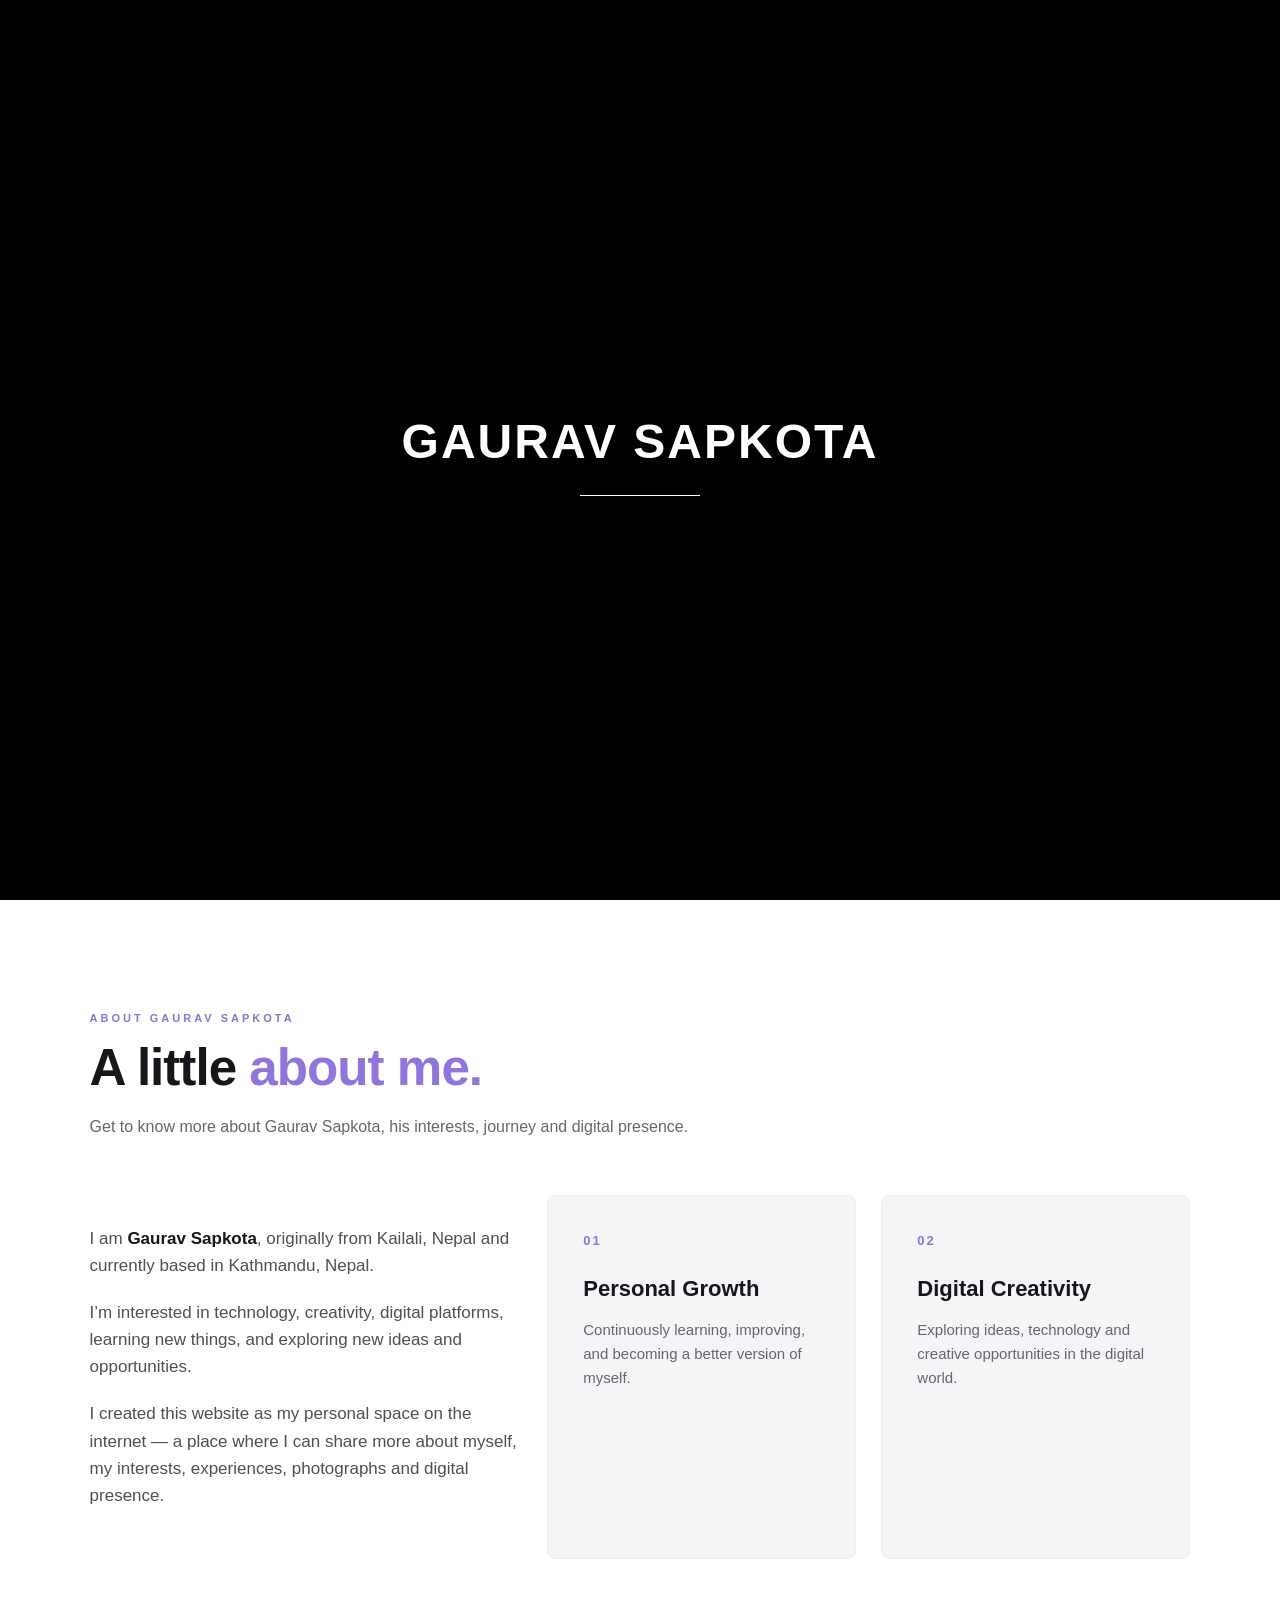
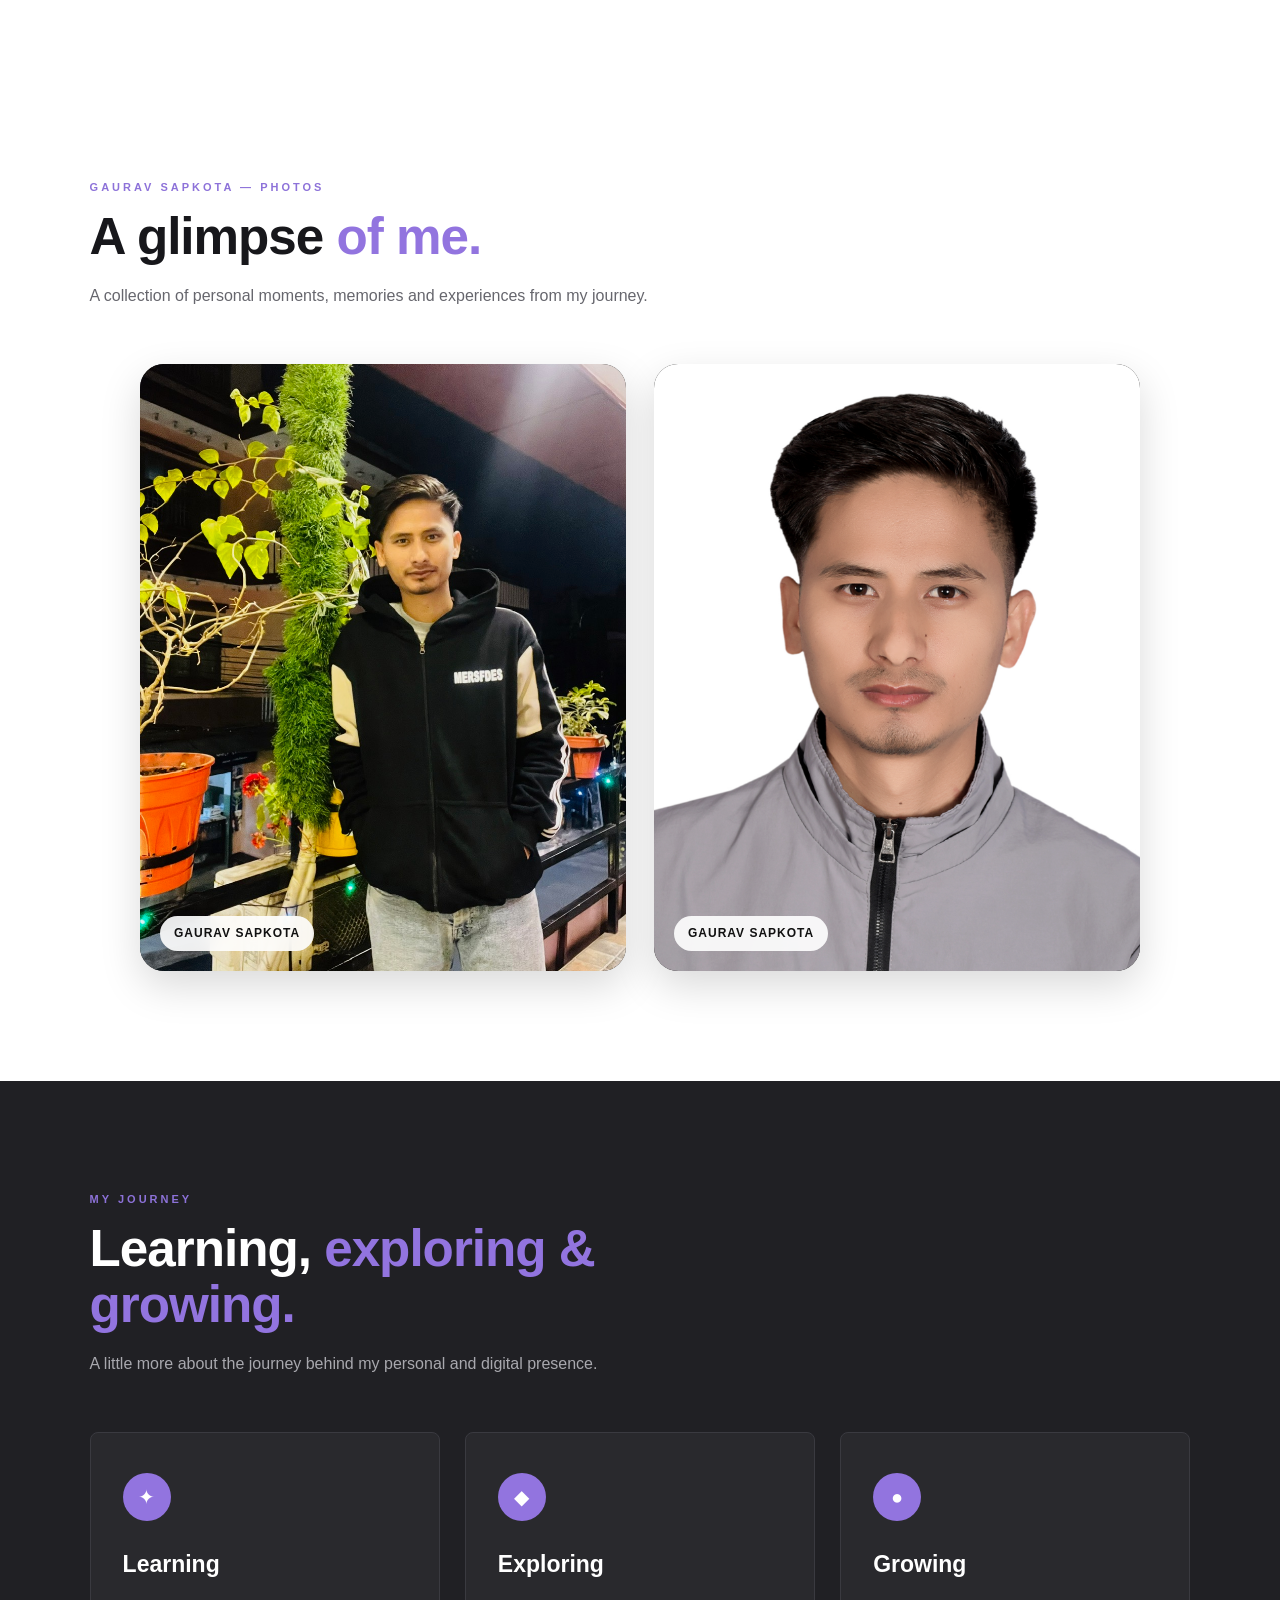
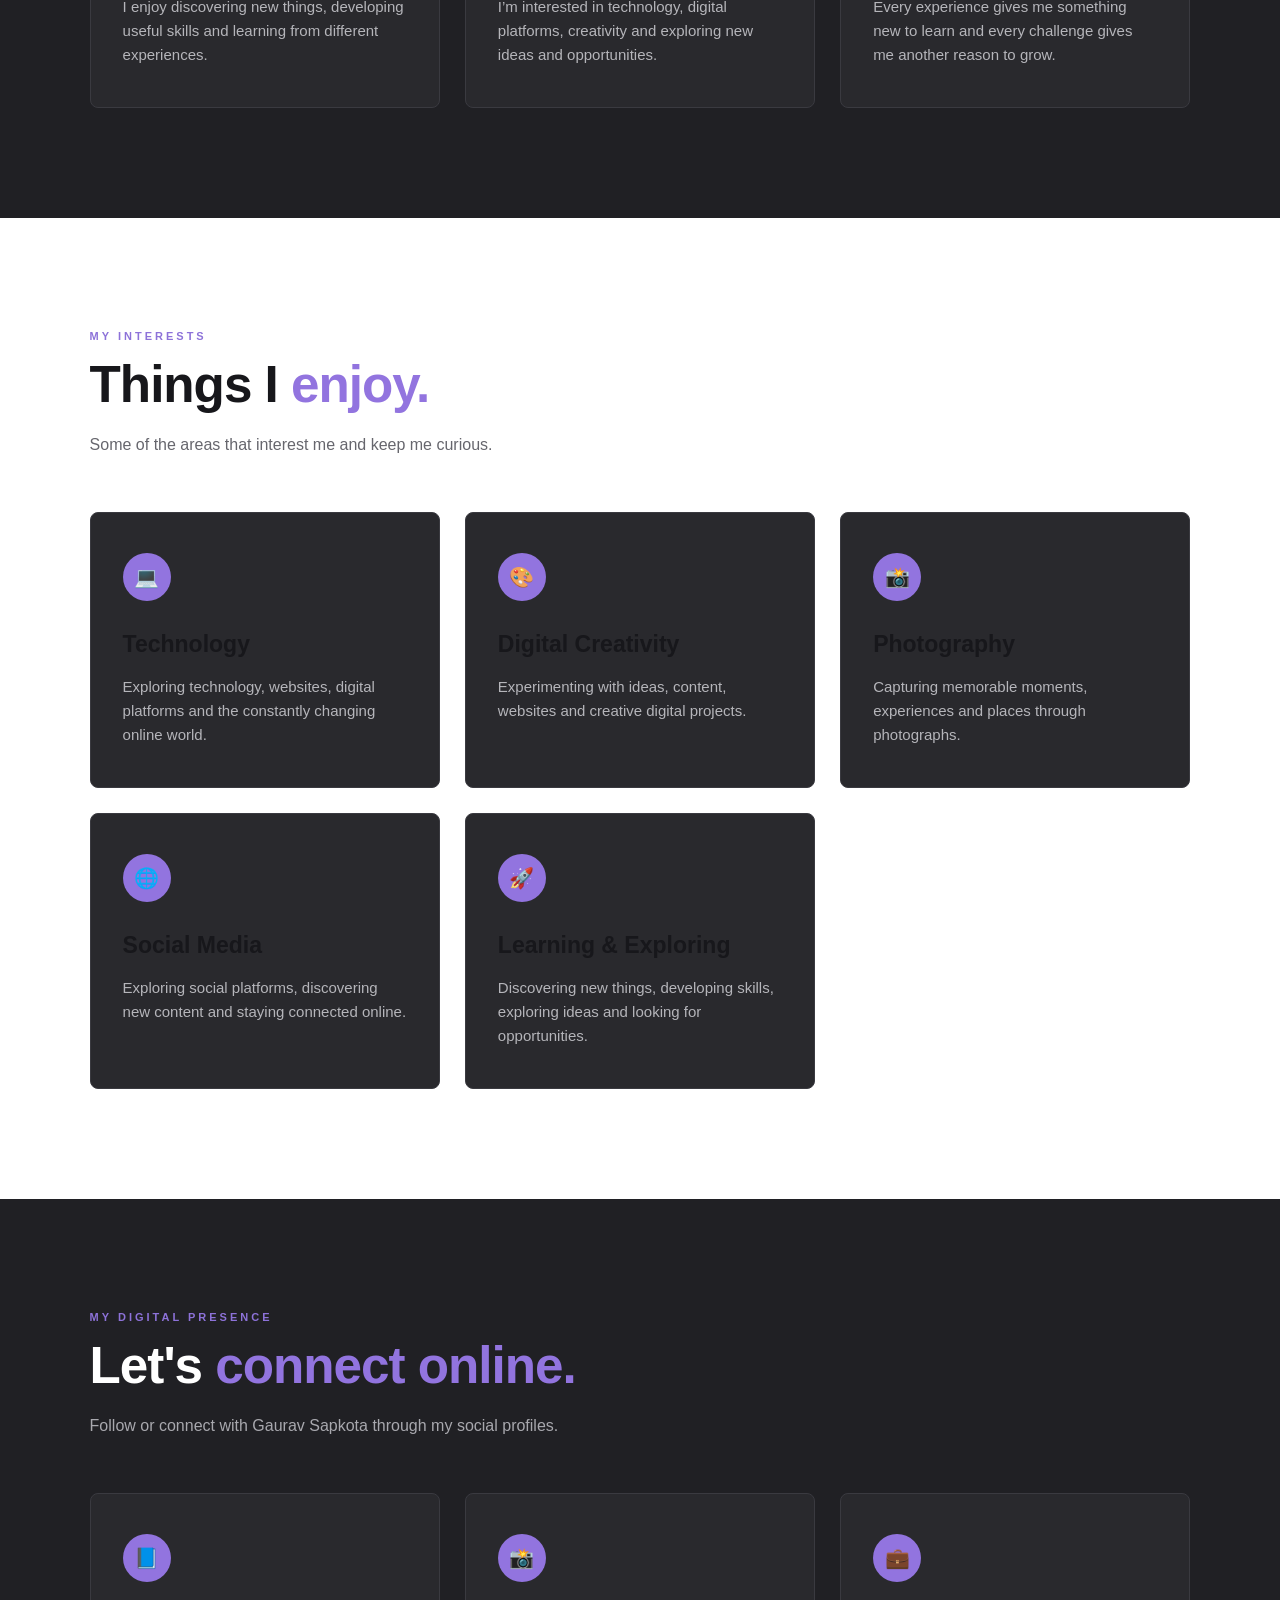
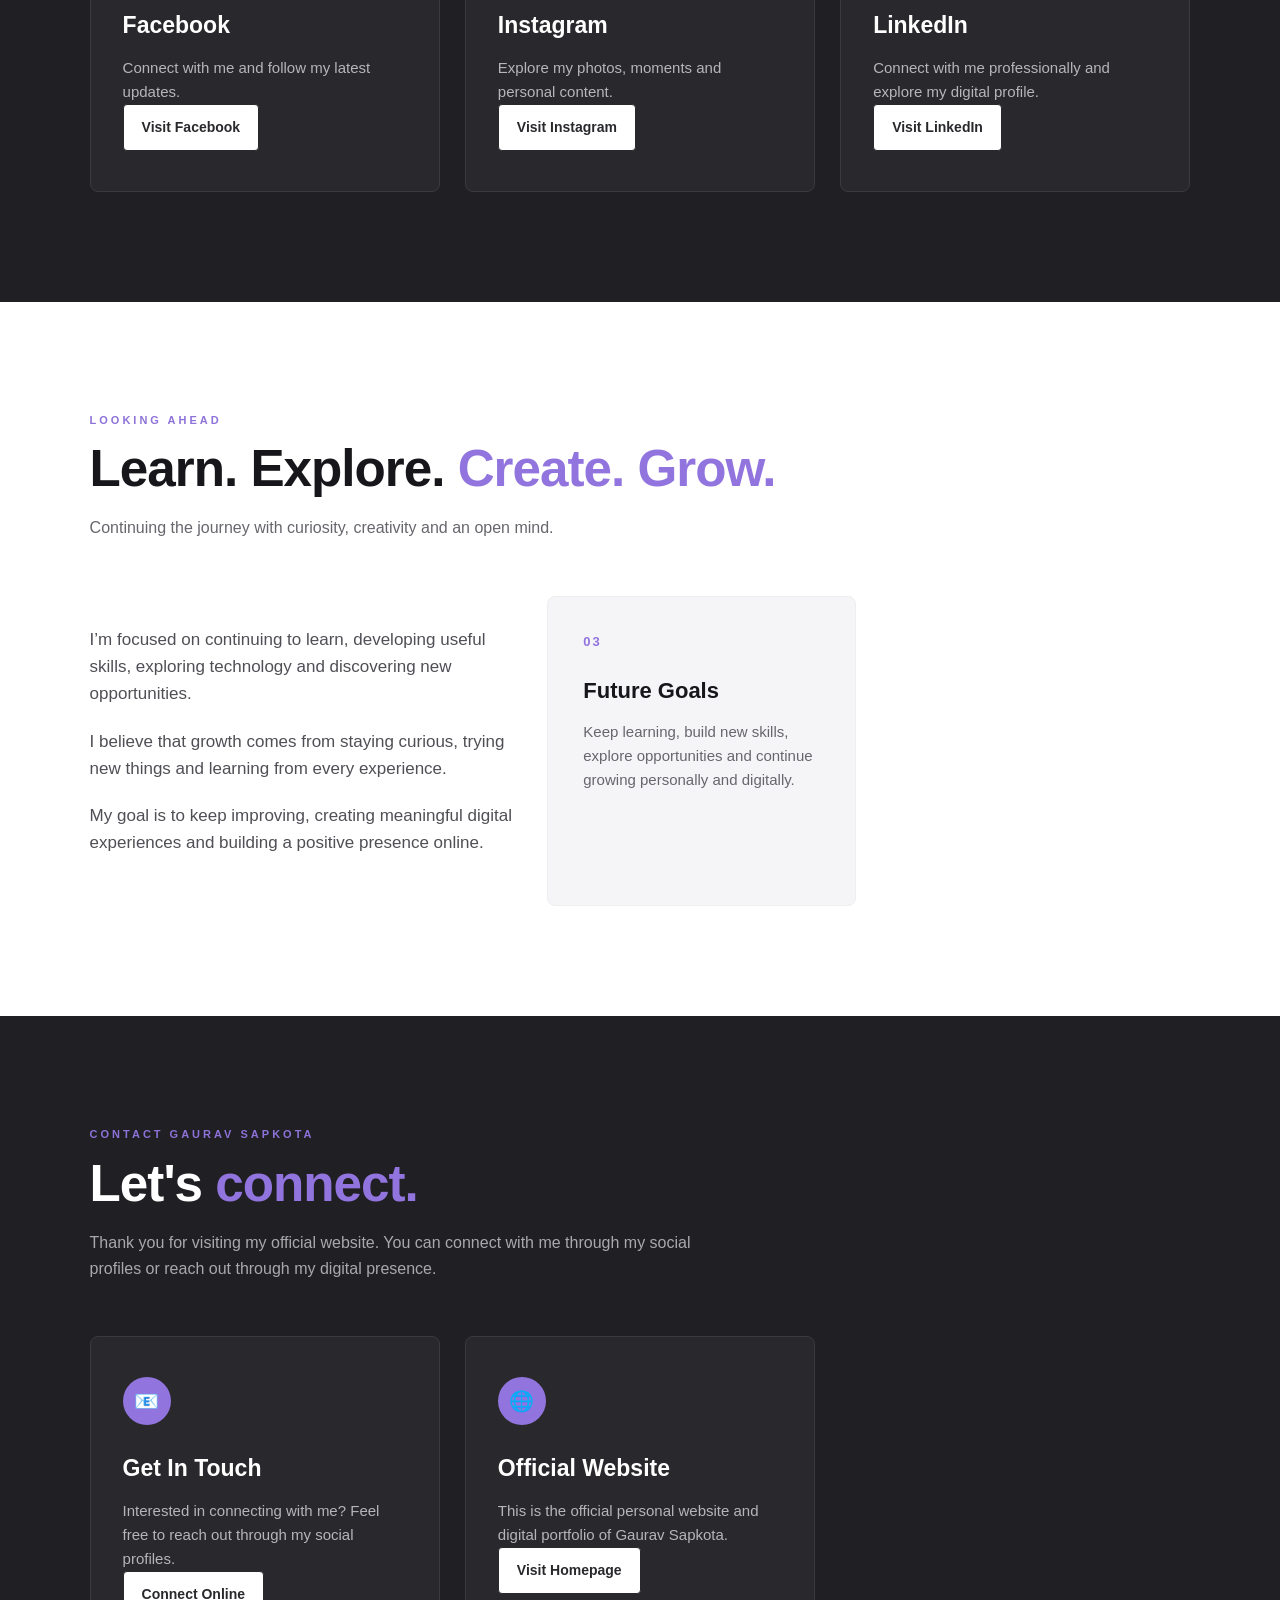
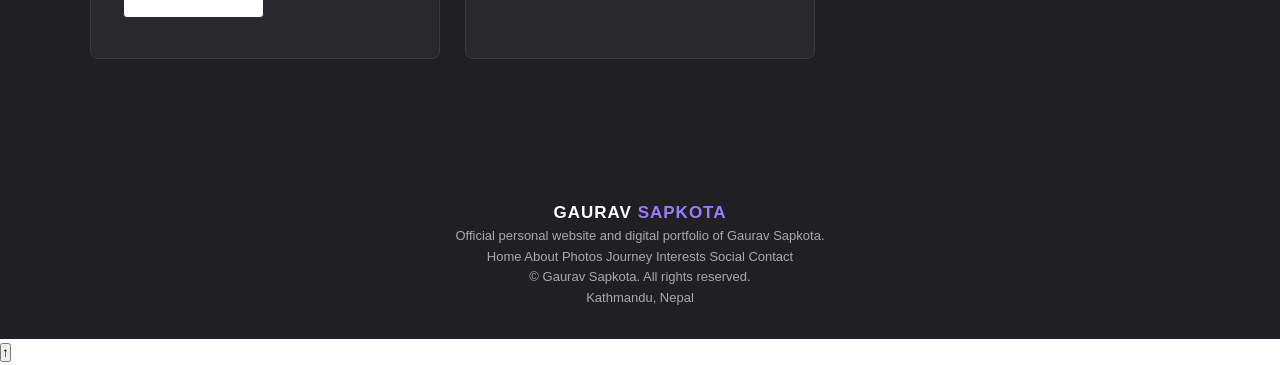
==== commit a72e56cc: "Update index.html" ====
--- a/index.html
+++ b/index.html
@@ -38,7 +38,9 @@
     content="index, follow, max-image-preview:large, max-snippet:-1, max-video-preview:-1"
   >
 
-  <!-- Canonical URL -->
+  <!-- ==================================================
+       CANONICAL URL
+  =================================================== -->
 
   <link
     rel="canonical"
@@ -389,7 +391,6 @@
   </div>
 
 
-
   <!-- ==================================================
        HEADER
   =================================================== -->
@@ -435,7 +436,6 @@
   </header>
 
 
-
   <!-- ==================================================
        MAIN CONTENT
   =================================================== -->
@@ -452,7 +452,6 @@
       class="hero"
       aria-labelledby="main-title"
     >
-
 
       <div class="hero-photo-wrapper">
 
@@ -469,7 +468,6 @@
       </div>
 
 
-
       <div class="hero-content">
 
         <p class="eyebrow">
@@ -521,7 +519,6 @@
     </section>
 
 
-
     <!-- ==================================================
          ABOUT
     =================================================== -->
@@ -552,7 +549,6 @@
       </div>
 
 
-
       <div class="about-grid">
 
 
@@ -580,7 +576,6 @@
         </div>
 
 
-
         <div class="feature-card">
 
           <strong>01</strong>
@@ -597,7 +592,6 @@
         </div>
 
 
-
         <div class="feature-card">
 
           <strong>02</strong>
@@ -616,7 +610,6 @@
       </div>
 
     </section>
-
 
 
     <!-- ==================================================
@@ -647,7 +640,6 @@
         </p>
 
       </div>
-
 
 
       <div class="photo-gallery">
@@ -670,7 +662,6 @@
         </div>
 
 
-
         <div class="gallery-photo">
 
           <img
@@ -692,7 +683,6 @@
     </section>
 
 
-
     <!-- ==================================================
          MY JOURNEY
     =================================================== -->
@@ -723,7 +713,6 @@
       </div>
 
 
-
       <div class="cards">
 
 
@@ -746,7 +735,6 @@
         </article>
 
 
-
         <article class="card">
 
           <div class="icon">
@@ -766,7 +754,6 @@
         </article>
 
 
-
         <article class="card">
 
           <div class="icon">
@@ -788,7 +775,6 @@
       </div>
 
     </section>
-
 
 
     <!-- ==================================================
@@ -821,7 +807,6 @@
       </div>
 
 
-
       <div class="cards">
 
 
@@ -844,7 +829,6 @@
         </article>
 
 
-
         <article class="card">
 
           <div class="icon">
@@ -863,7 +847,6 @@
         </article>
 
 
-
         <article class="card">
 
           <div class="icon">
@@ -882,7 +865,6 @@
         </article>
 
 
-
         <article class="card">
 
           <div class="icon">
@@ -901,7 +883,6 @@
         </article>
 
 
-
         <article class="card">
 
           <div class="icon">
@@ -922,7 +903,6 @@
       </div>
 
     </section>
-
 
 
     <!-- ==================================================
@@ -953,7 +933,6 @@
         </p>
 
       </div>
-
 
 
       <div class="cards">
@@ -986,7 +965,6 @@
         </article>
 
 
-
         <article class="card">
 
           <div class="icon">
@@ -1014,7 +992,6 @@
         </article>
 
 
-
         <article class="card">
 
           <div class="icon">
@@ -1046,7 +1023,6 @@
     </section>
 
 
-
     <!-- ==================================================
          LOOKING AHEAD
     =================================================== -->
@@ -1077,7 +1053,6 @@
       </div>
 
 
-
       <div class="about-grid">
 
 
@@ -1086,4 +1061,228 @@
           <p>
             I’m focused on continuing to learn,
             developing useful skills, exploring
-            technology
+            technology and discovering new
+            opportunities.
+          </p>
+
+          <p>
+            I believe that growth comes from
+            staying curious, trying new things
+            and learning from every experience.
+          </p>
+
+          <p>
+            My goal is to keep improving,
+            creating meaningful digital experiences
+            and building a positive presence online.
+          </p>
+
+        </div>
+
+        <div class="feature-card">
+
+          <strong>03</strong>
+
+          <h3>
+            Future Goals
+          </h3>
+
+          <p>
+            Keep learning, build new skills,
+            explore opportunities and continue
+            growing personally and digitally.
+          </p>
+
+        </div>
+
+      </div>
+
+    </section>
+
+
+    <!-- ==================================================
+         CONTACT
+    =================================================== -->
+
+    <section
+      id="contact"
+      class="section dark"
+      aria-labelledby="contact-title"
+    >
+
+      <div class="section-heading">
+
+        <p class="eyebrow">
+          CONTACT GAURAV SAPKOTA
+        </p>
+
+        <h2 id="contact-title">
+          Let's <span>connect.</span>
+        </h2>
+
+        <p>
+          Thank you for visiting my official website.
+          You can connect with me through my social
+          profiles or reach out through my digital presence.
+        </p>
+
+      </div>
+
+      <div class="cards">
+
+        <article class="card">
+
+          <div class="icon">
+            📧
+          </div>
+
+          <h3>
+            Get In Touch
+          </h3>
+
+          <p>
+            Interested in connecting with me?
+            Feel free to reach out through my
+            social profiles.
+          </p>
+
+          <a
+            class="contact-btn"
+            href="#social"
+          >
+            Connect Online
+          </a>
+
+        </article>
+
+        <article class="card">
+
+          <div class="icon">
+            🌐
+          </div>
+
+          <h3>
+            Official Website
+          </h3>
+
+          <p>
+            This is the official personal website
+            and digital portfolio of Gaurav Sapkota.
+          </p>
+
+          <a
+            class="contact-btn"
+            href="https://gaurav-sapkota.com.np/"
+          >
+            Visit Homepage
+          </a>
+
+        </article>
+
+      </div>
+
+    </section>
+
+
+  </main>
+
+
+  <!-- ==================================================
+       FOOTER
+  =================================================== -->
+
+  <footer class="footer">
+
+    <div class="footer-content">
+
+      <div class="footer-brand">
+
+        <a
+          href="#home"
+          class="logo"
+          aria-label="Gaurav Sapkota official website"
+        >
+          GAURAV<span> SAPKOTA</span>
+        </a>
+
+        <p>
+          Official personal website and digital
+          portfolio of Gaurav Sapkota.
+        </p>
+
+      </div>
+
+
+      <div class="footer-links">
+
+        <a href="#home">
+          Home
+        </a>
+
+        <a href="#about">
+          About
+        </a>
+
+        <a href="#photos">
+          Photos
+        </a>
+
+        <a href="#journey">
+          Journey
+        </a>
+
+        <a href="#interests">
+          Interests
+        </a>
+
+        <a href="#social">
+          Social
+        </a>
+
+        <a href="#contact">
+          Contact
+        </a>
+
+      </div>
+
+    </div>
+
+
+    <div class="footer-bottom">
+
+      <p>
+        © <span id="current-year"></span>
+        Gaurav Sapkota. All rights reserved.
+      </p>
+
+      <p>
+        Kathmandu, Nepal
+      </p>
+
+    </div>
+
+  </footer>
+
+
+  <!-- ==================================================
+       BACK TO TOP BUTTON
+  =================================================== -->
+
+  <button
+    id="back-to-top"
+    type="button"
+    aria-label="Back to top"
+  >
+    ↑
+  </button>
+
+
+  <!-- ==================================================
+       JAVASCRIPT
+  =================================================== -->
+
+  <script src="script.js"></script>
+
+</body>
+
+</html>
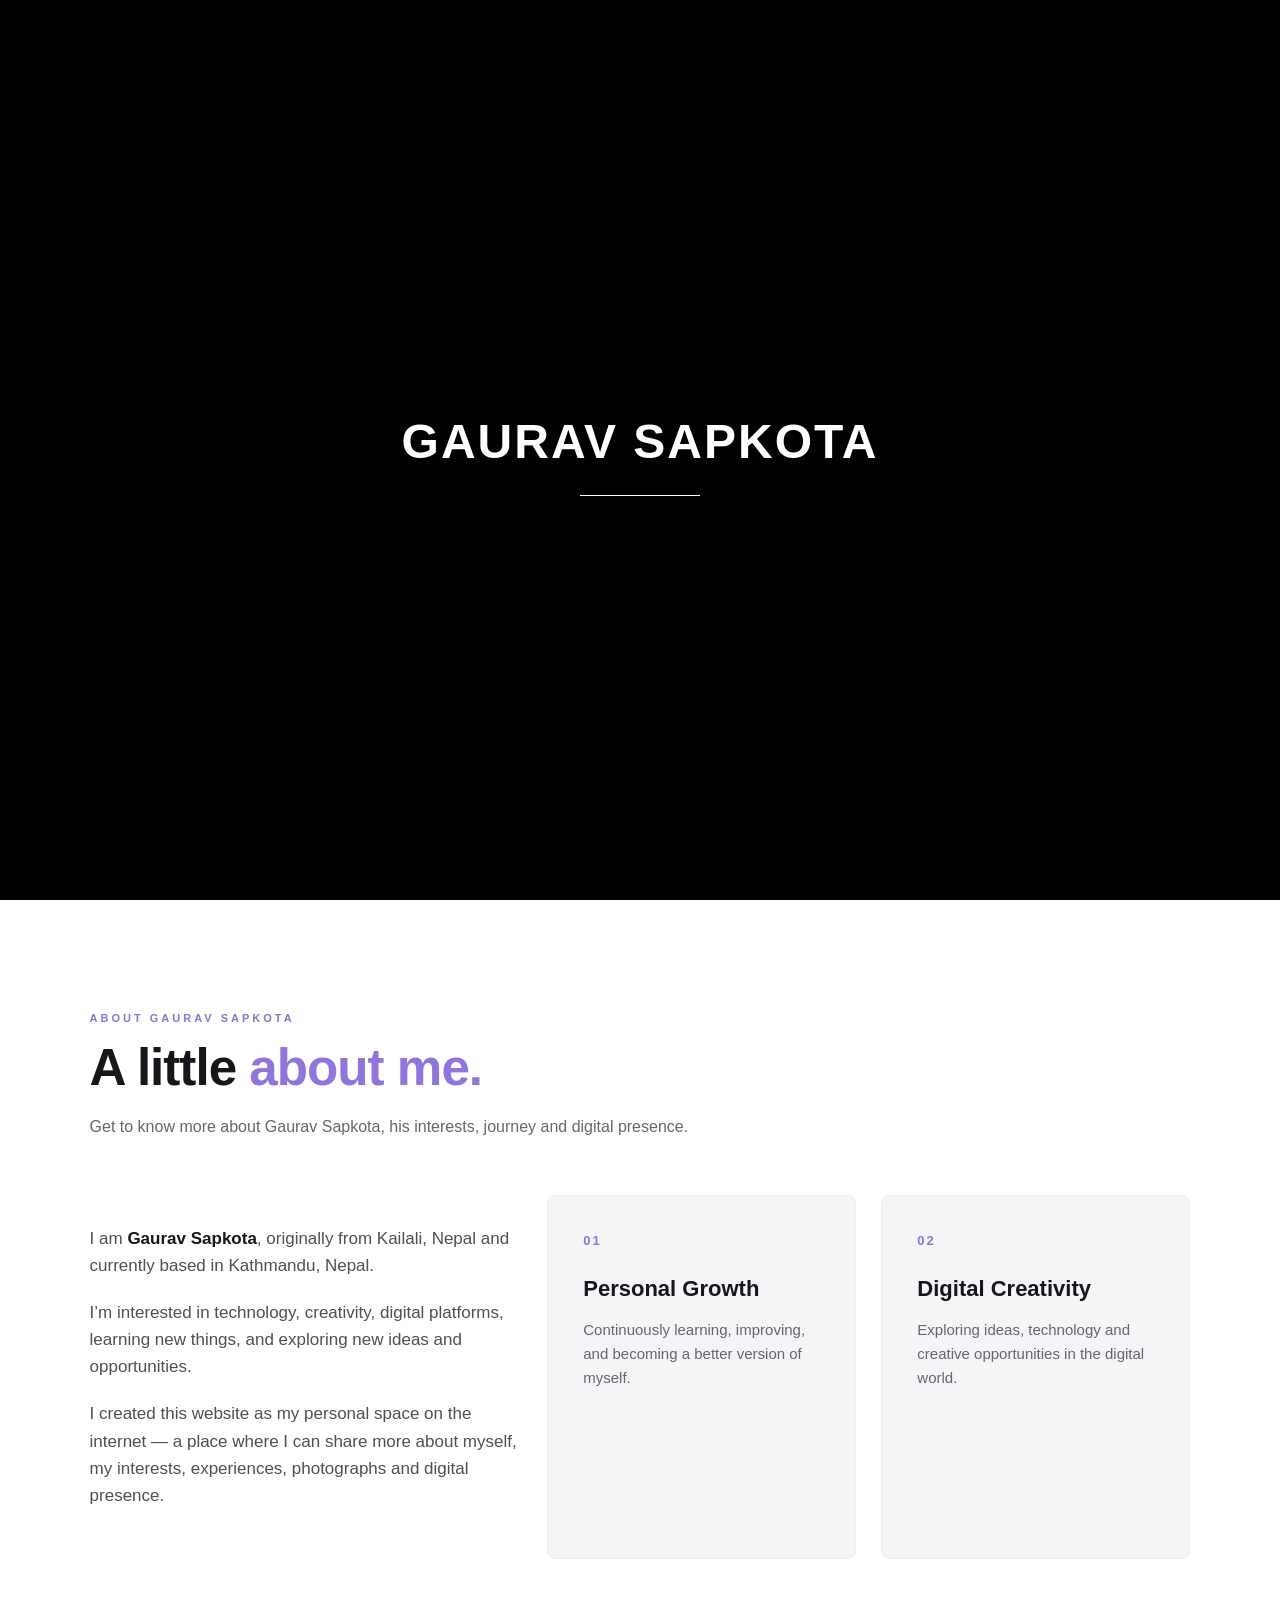
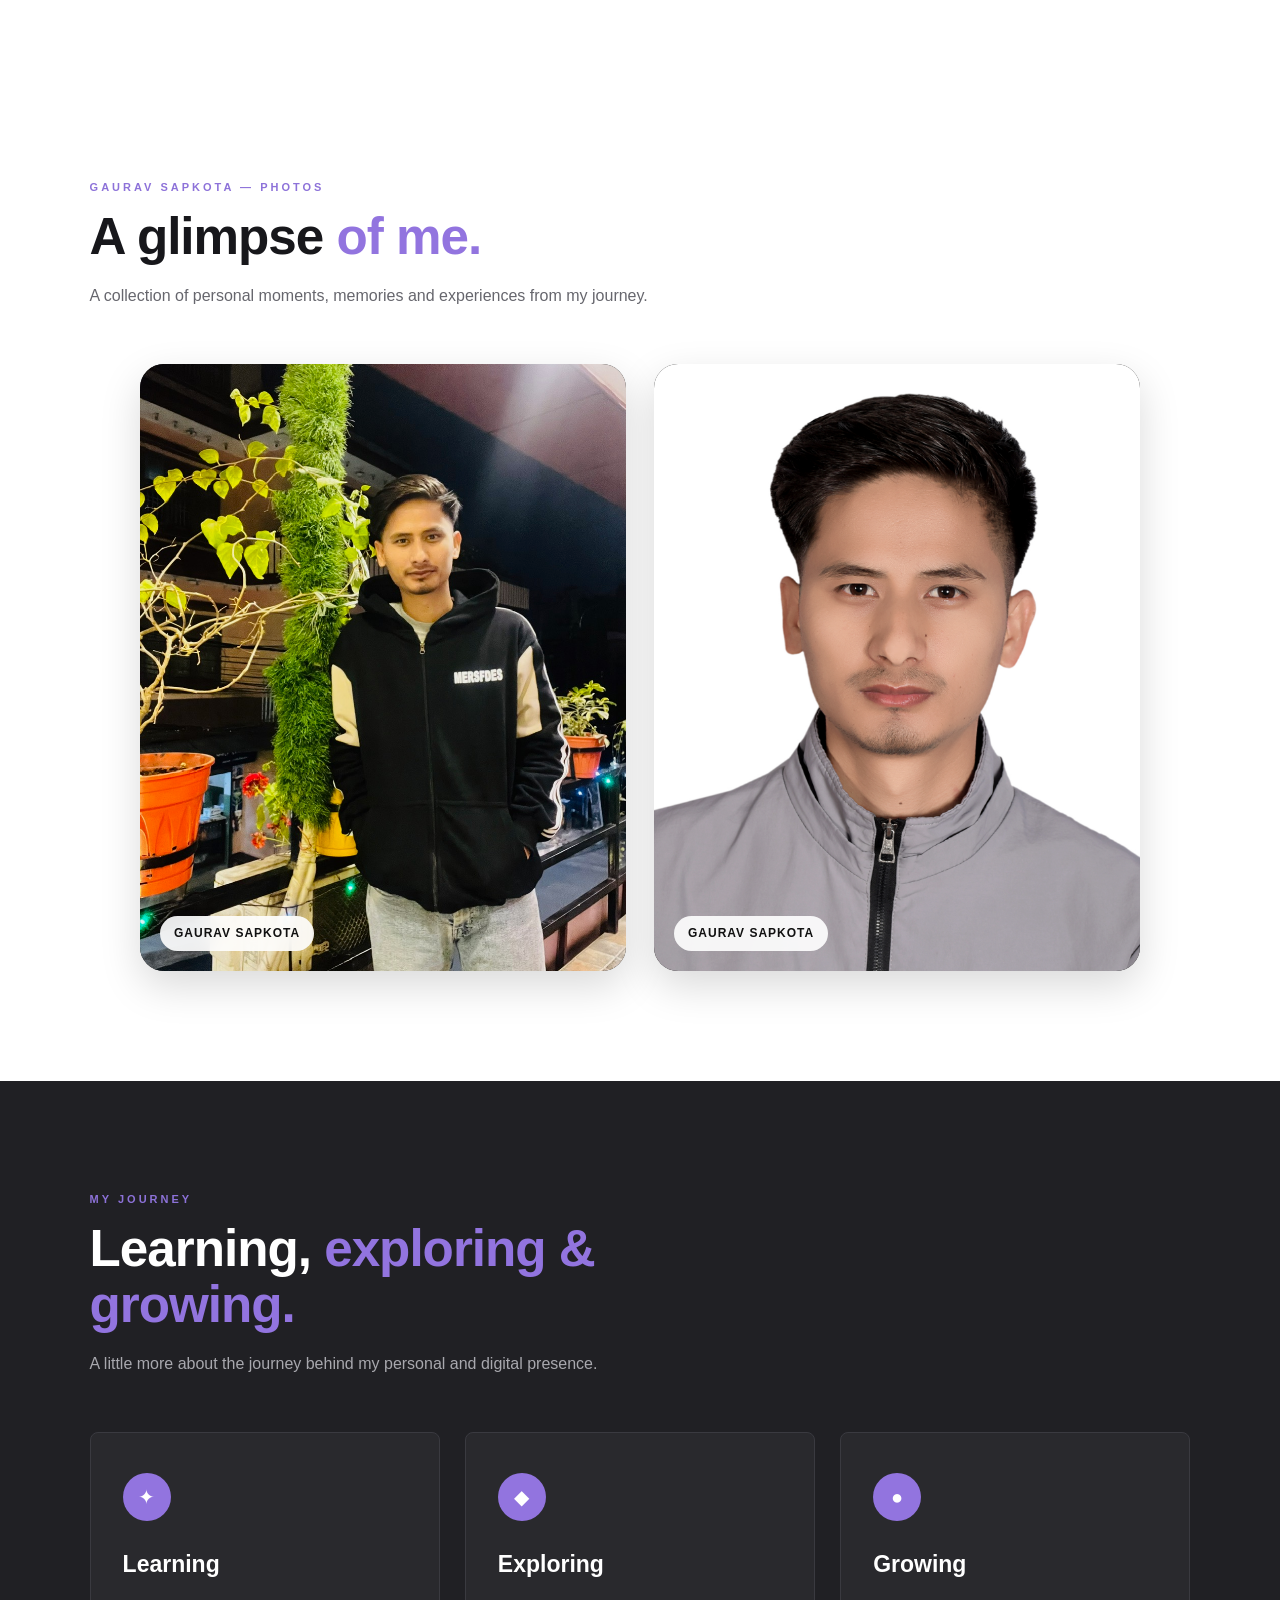
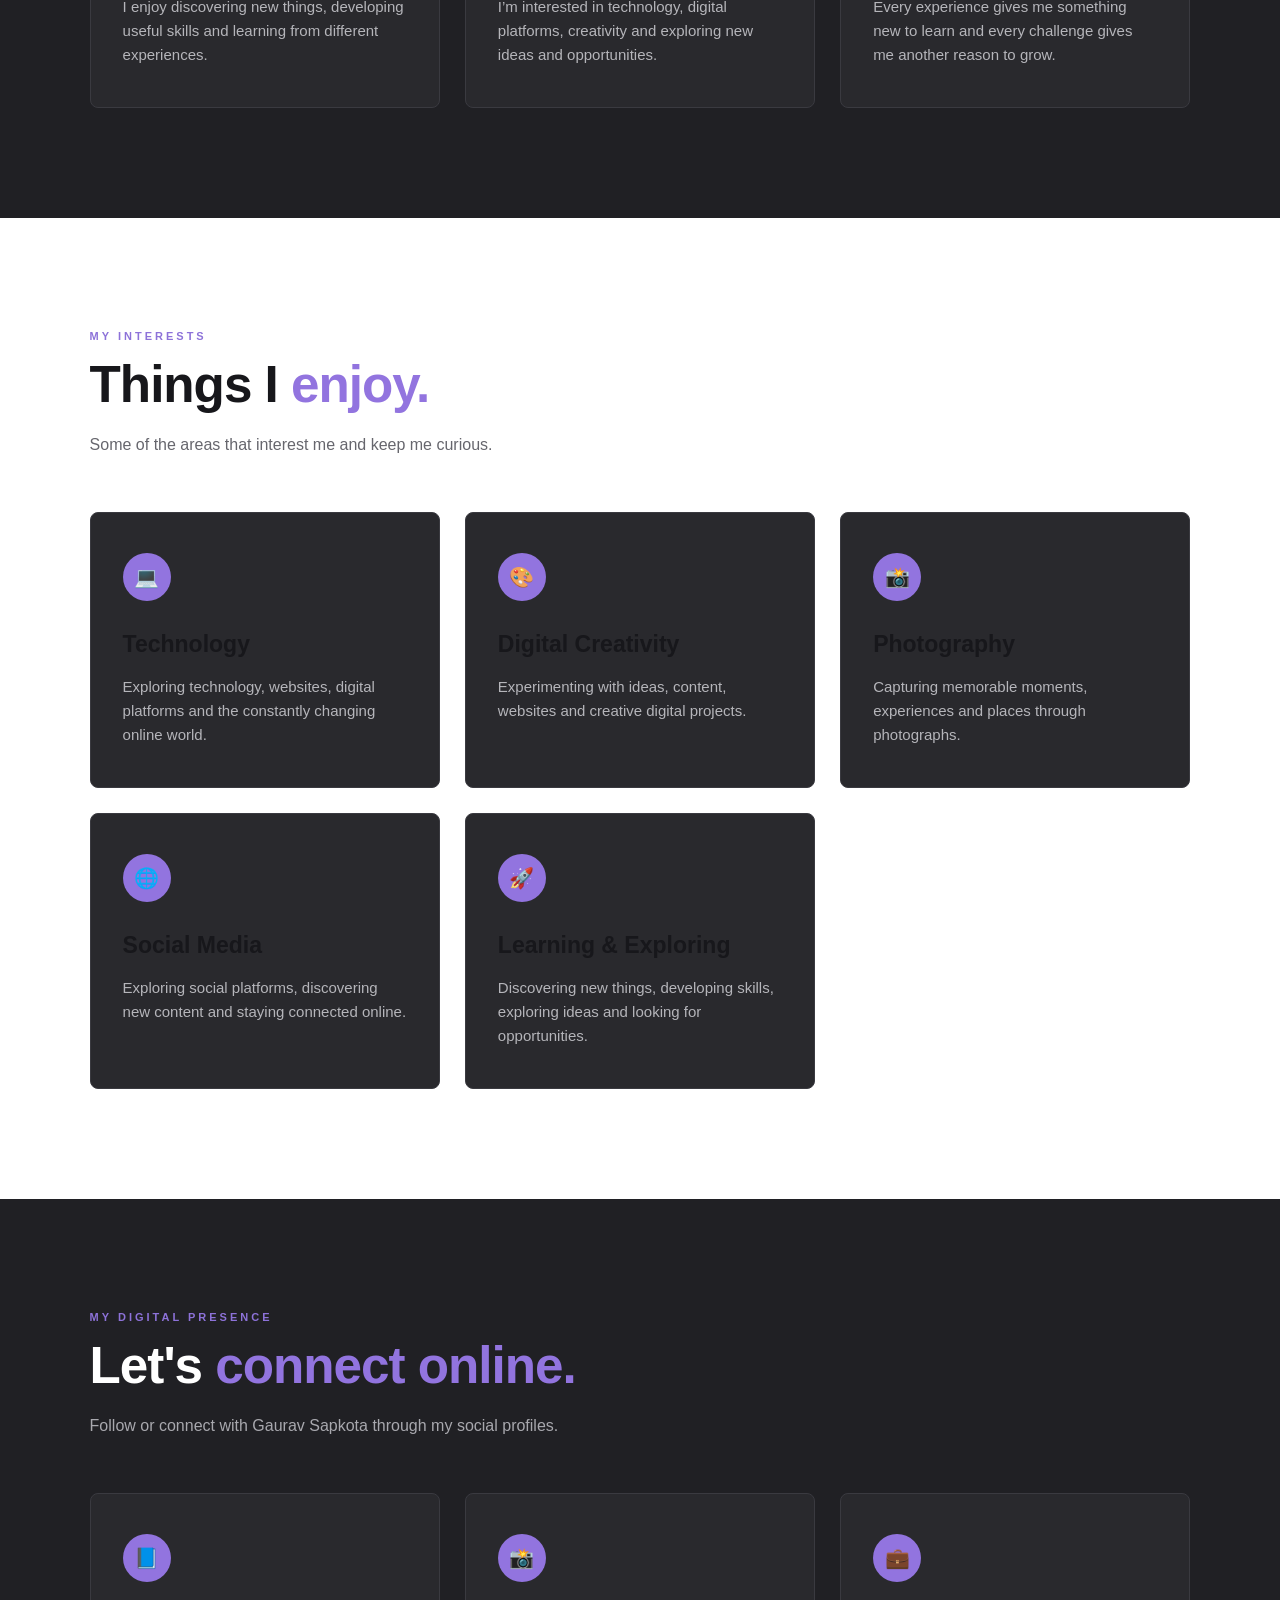
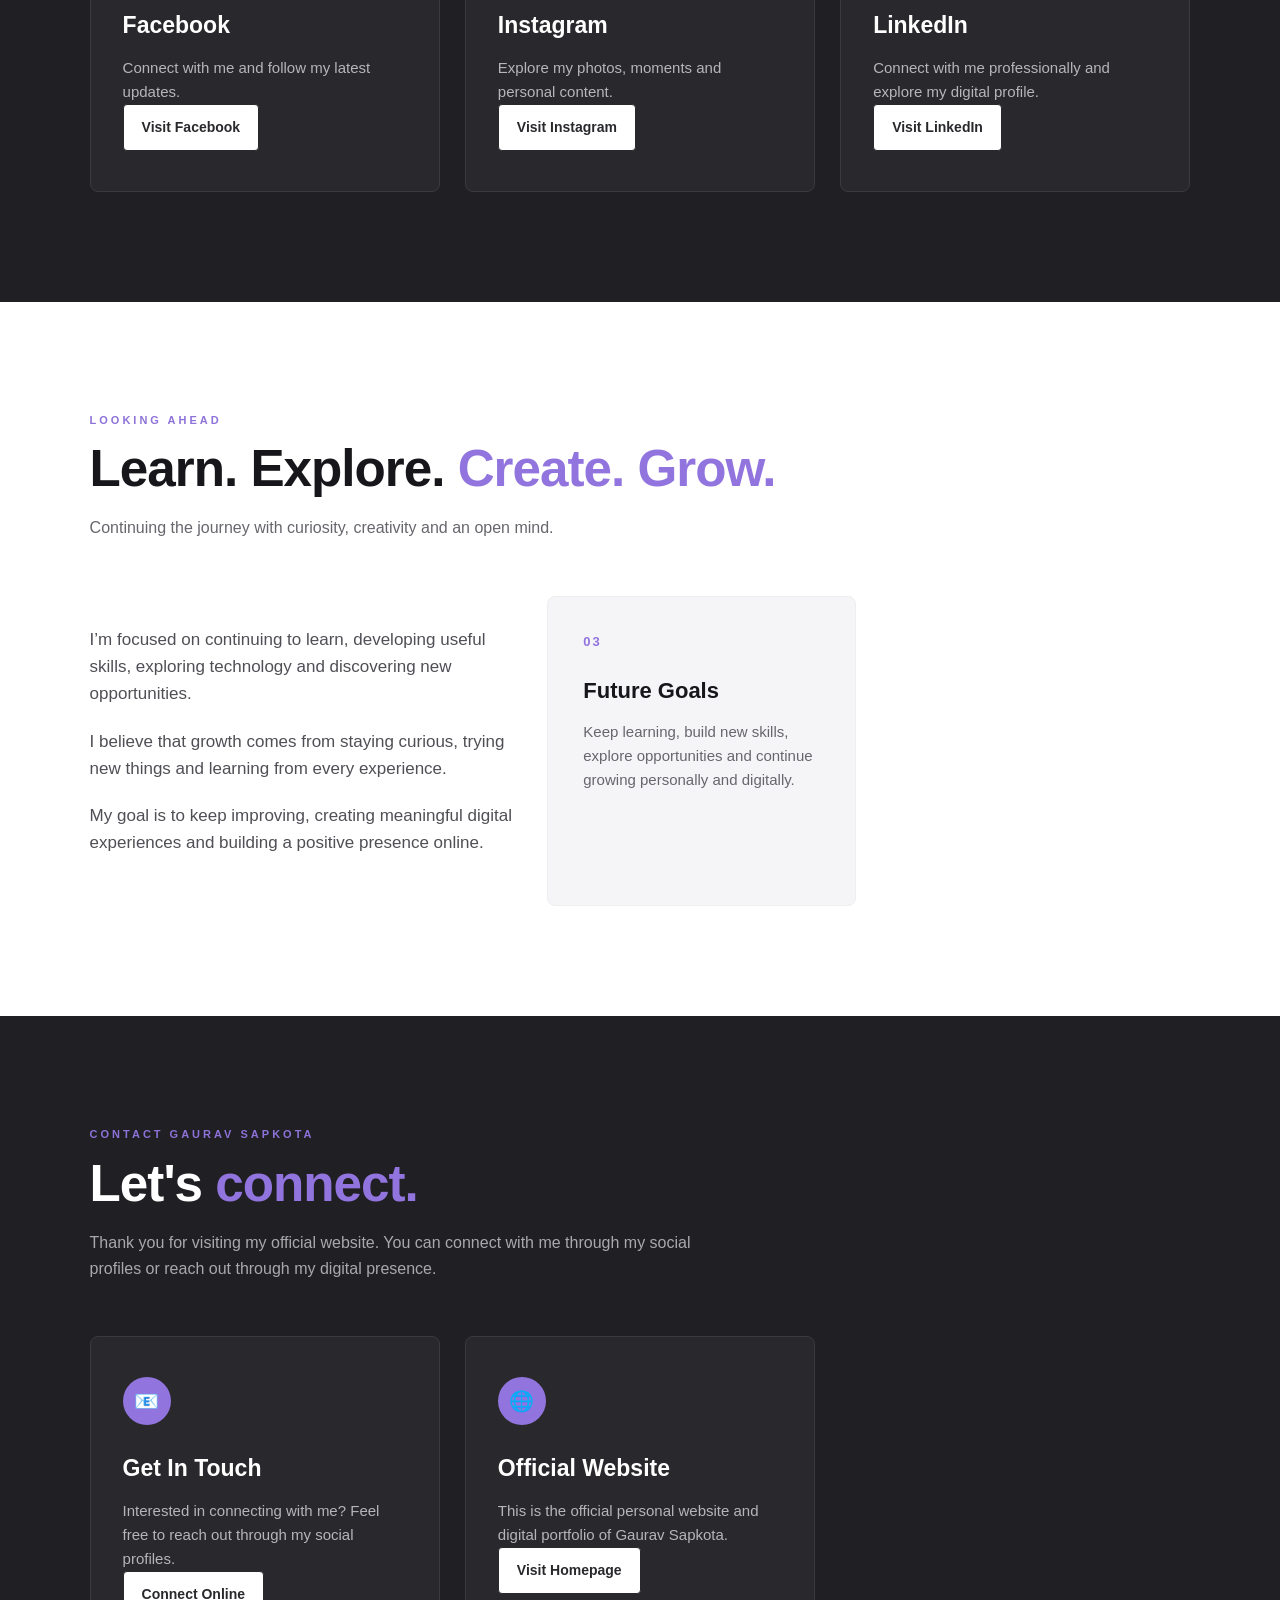
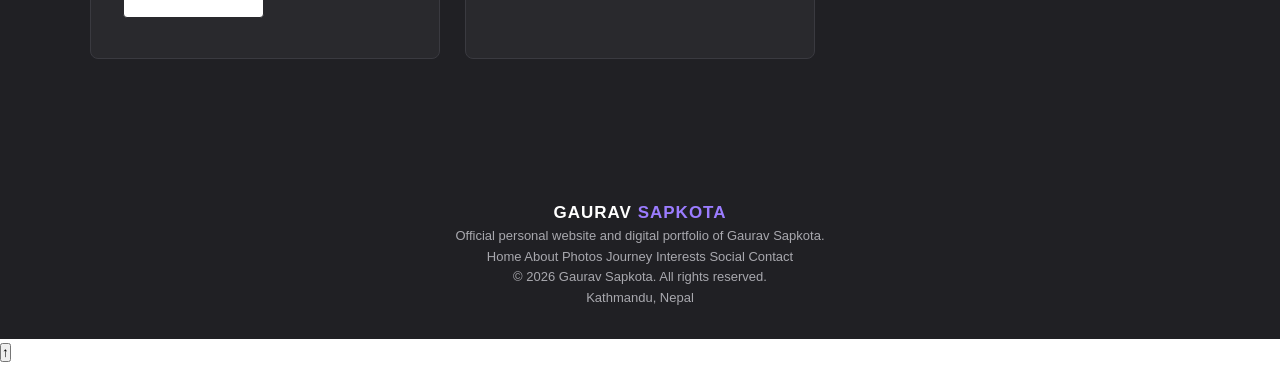
==== commit a80917eb: "Update index.html" ====
--- a/index.html
+++ b/index.html
@@ -1252,7 +1252,7 @@
 
       <p>
         © <span id="current-year"></span>
-        Gaurav Sapkota. All rights reserved.
+        2026 Gaurav Sapkota. All rights reserved.
       </p>
 
       <p>
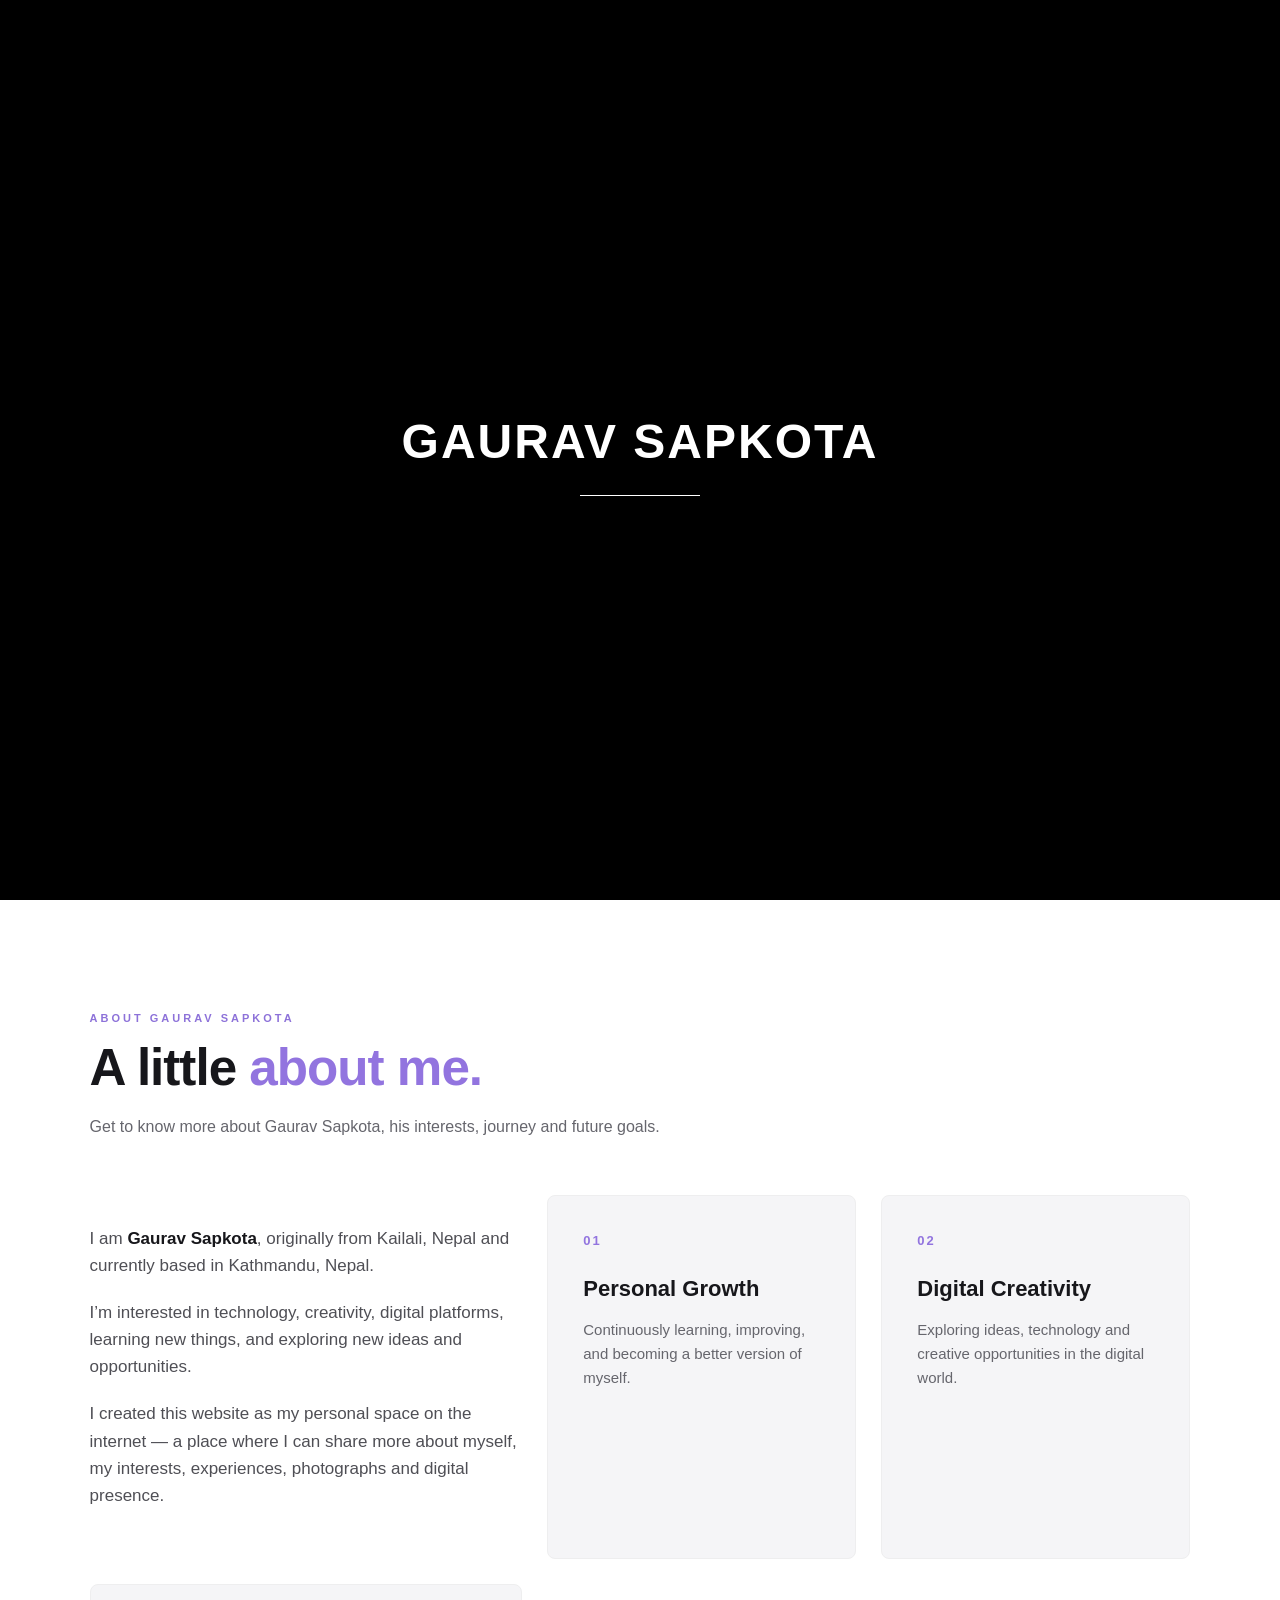
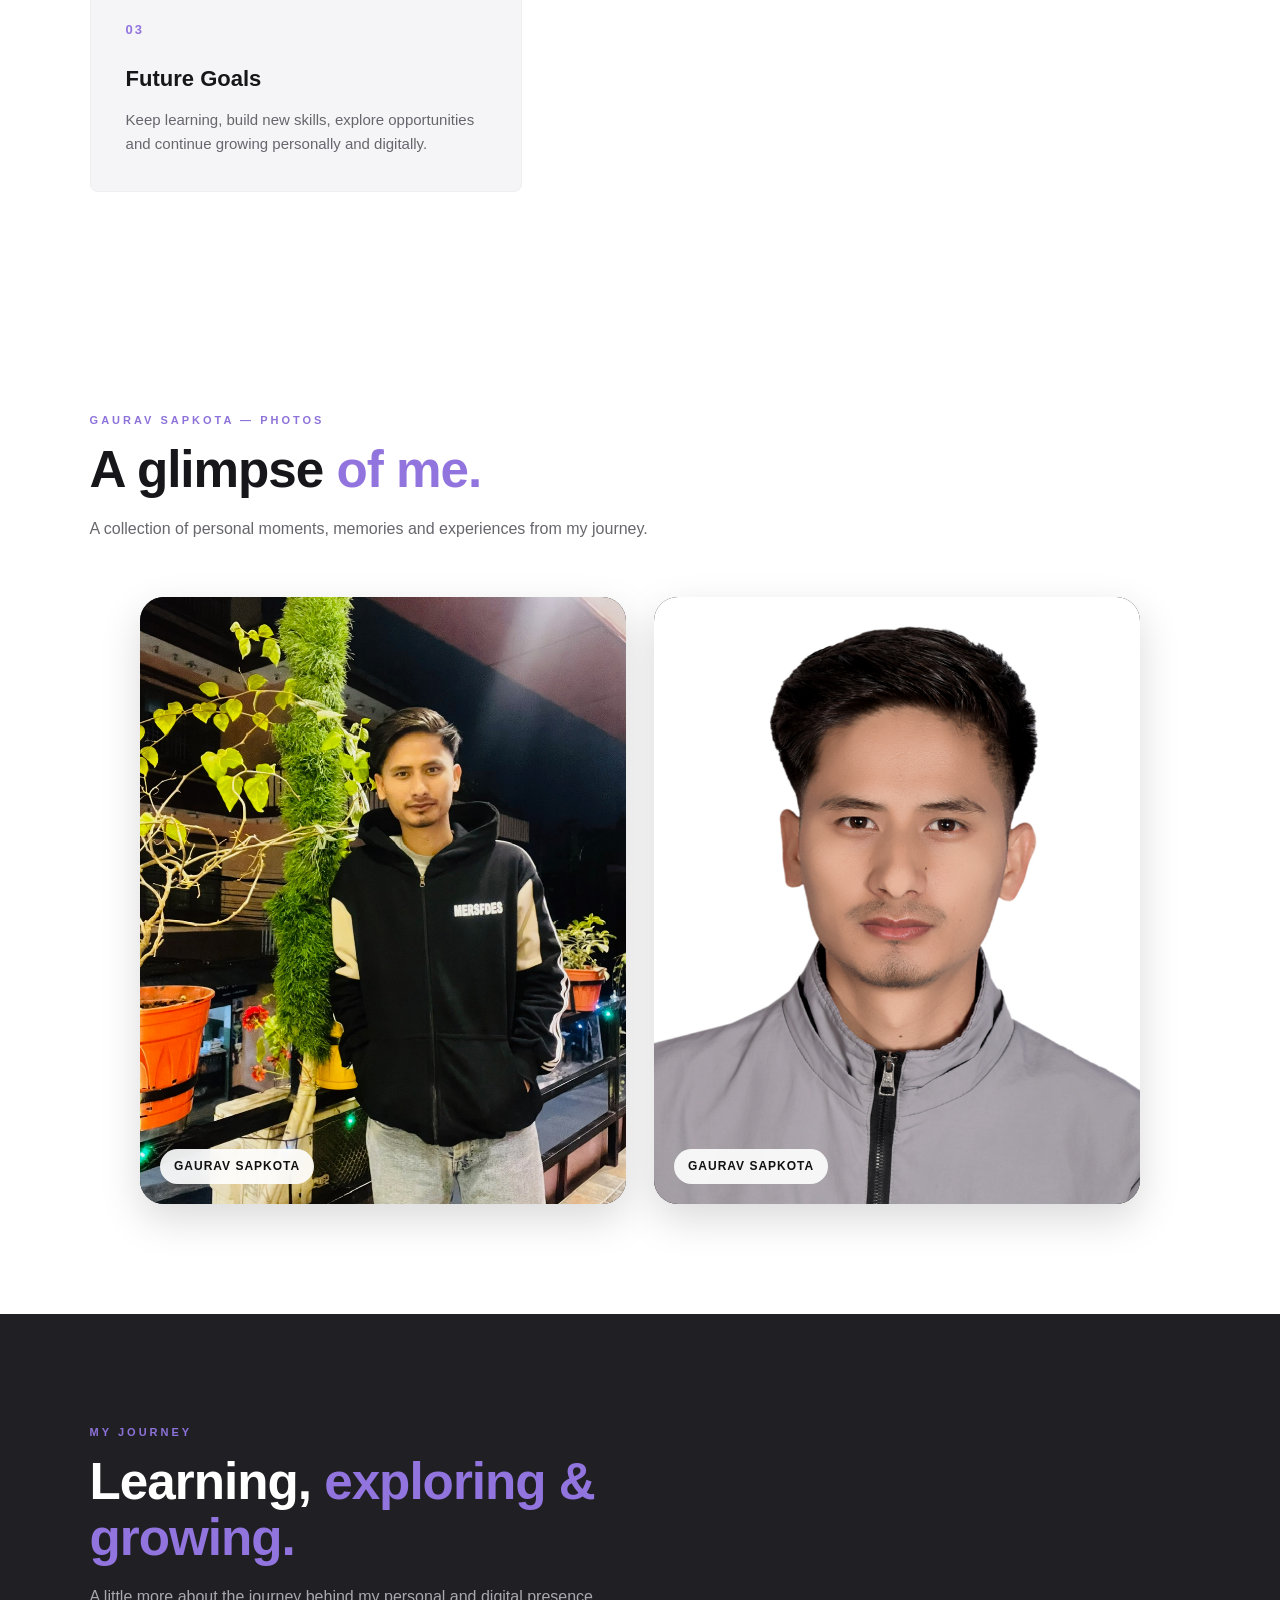
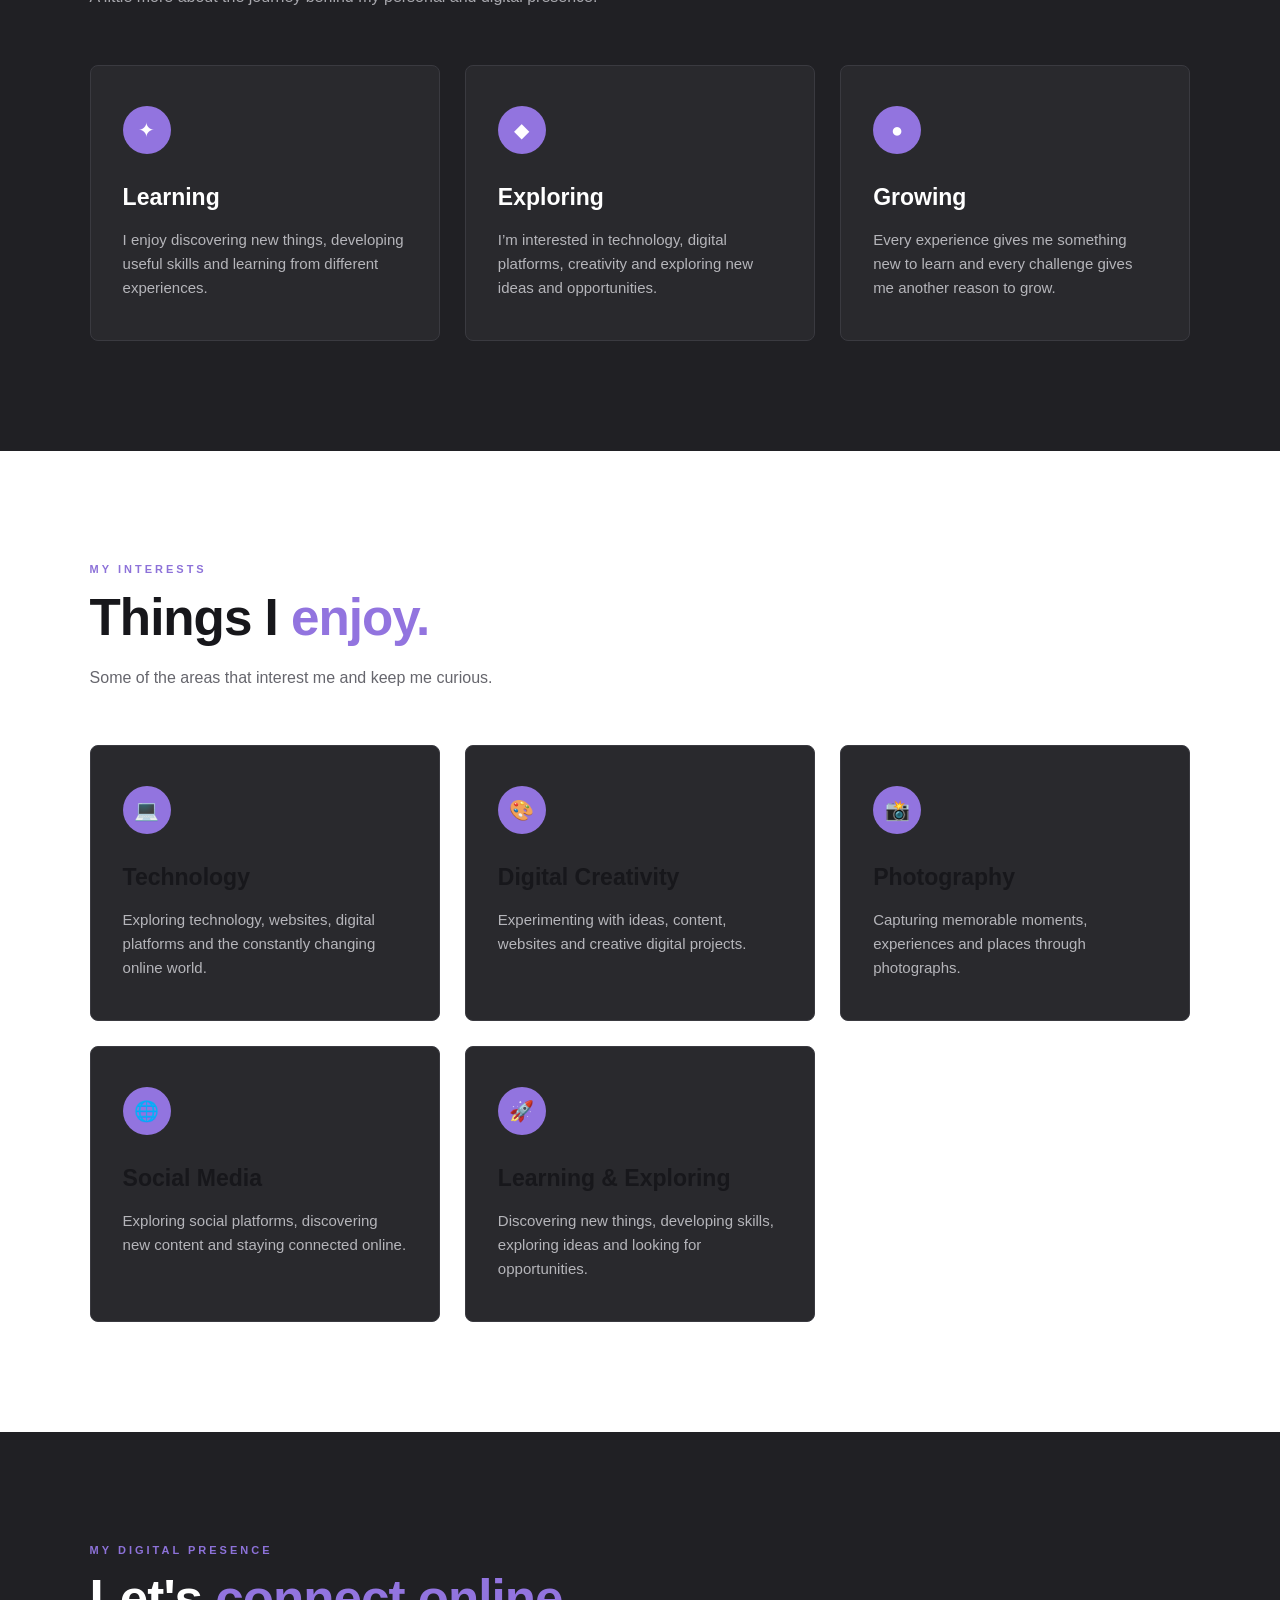
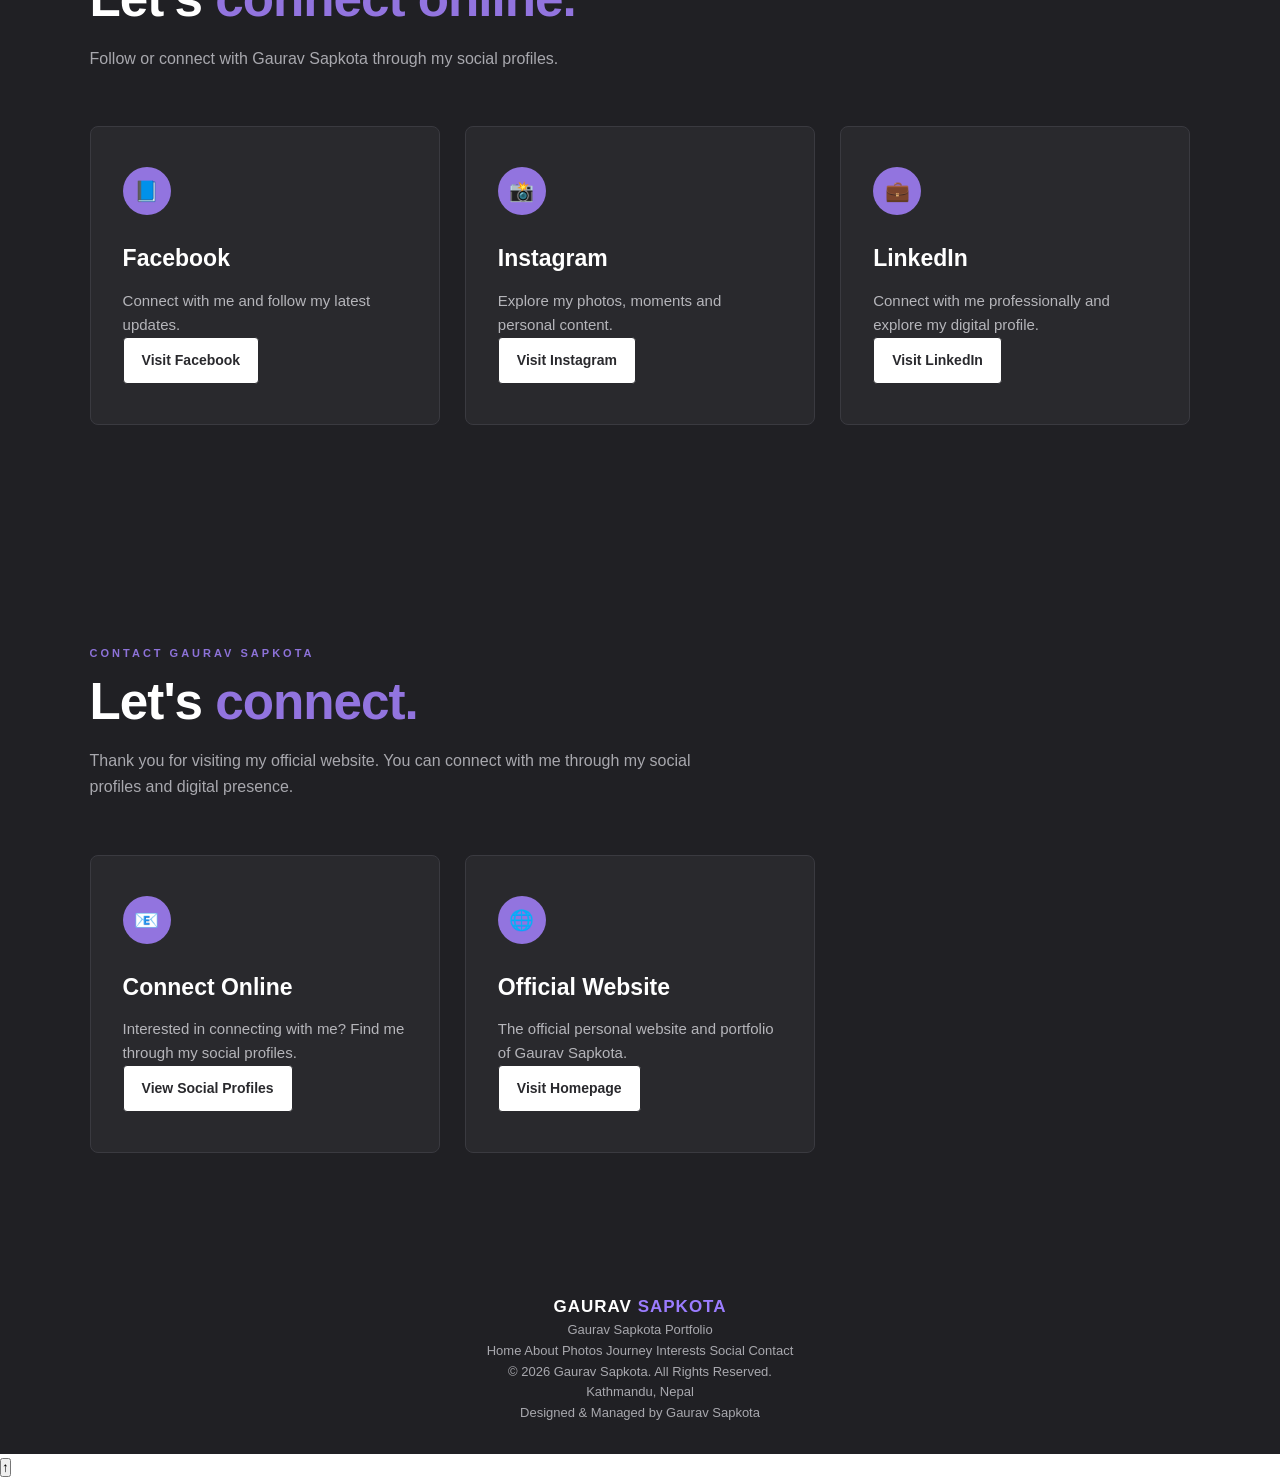
==== commit 52e01023: "Refactor index.html for SEO and readability Updated SEO metadata and improved structure for better r" ====
--- a/index.html
+++ b/index.html
@@ -2,7 +2,6 @@
 <html lang="en">
 
 <head>
-
   <meta charset="UTF-8">
 
   <meta
@@ -10,23 +9,15 @@
     content="width=device-width, initial-scale=1.0"
   >
 
-  <!-- ==================================================
-       PRIMARY SEO
-  =================================================== -->
-
-  <title>
-    Gaurav Sapkota | Official Website & Portfolio
-  </title>
+  <!-- PRIMARY SEO -->
+  <title>Gaurav Sapkota | Official Website & Portfolio</title>
 
   <meta
     name="description"
-    content="Gaurav Sapkota — official personal website and portfolio, currently based in Kathmandu, Nepal. Explore Gaurav Sapkota's profile, journey, interests, photos and digital presence."
-  >
-
-  <meta
-    name="author"
-    content="Gaurav Sapkota"
-  >
+    content="Gaurav Sapkota — official personal website and portfolio, based in Kathmandu, Nepal. Explore his profile, journey, interests, photos and digital presence."
+  >
+
+  <meta name="author" content="Gaurav Sapkota">
 
   <meta
     name="robots"
@@ -38,40 +29,18 @@
     content="index, follow, max-image-preview:large, max-snippet:-1, max-video-preview:-1"
   >
 
-  <!-- ==================================================
-       CANONICAL URL
-  =================================================== -->
-
+  <!-- CANONICAL -->
   <link
     rel="canonical"
     href="https://gaurav-sapkota.com.np/"
   >
 
-
-  <!-- ==================================================
-       FAVICON
-  =================================================== -->
-
-  <link
-    rel="icon"
-    type="image/png"
-    href="/favicon.png"
-  >
-
-  <link
-    rel="apple-touch-icon"
-    href="/favicon.png"
-  >
-
-
-  <!-- ==================================================
-       OPEN GRAPH
-  =================================================== -->
-
-  <meta
-    property="og:type"
-    content="website"
-  >
+  <!-- FAVICON -->
+  <link rel="icon" type="image/png" href="/favicon.png">
+  <link rel="apple-touch-icon" href="/favicon.png">
+
+  <!-- OPEN GRAPH -->
+  <meta property="og:type" content="website">
 
   <meta
     property="og:title"
@@ -80,7 +49,7 @@
 
   <meta
     property="og:description"
-    content="Official personal website and portfolio of Gaurav Sapkota, currently based in Kathmandu, Nepal."
+    content="Official personal website and portfolio of Gaurav Sapkota, based in Kathmandu, Nepal."
   >
 
   <meta
@@ -88,10 +57,7 @@
     content="https://gaurav-sapkota.com.np/"
   >
 
-  <meta
-    property="og:site_name"
-    content="Gaurav Sapkota"
-  >
+  <meta property="og:site_name" content="Gaurav Sapkota">
 
   <meta
     property="og:image"
@@ -103,15 +69,8 @@
     content="Gaurav Sapkota"
   >
 
-
-  <!-- ==================================================
-       TWITTER / SOCIAL PREVIEW
-  =================================================== -->
-
-  <meta
-    name="twitter:card"
-    content="summary_large_image"
-  >
+  <!-- SOCIAL PREVIEW -->
+  <meta name="twitter:card" content="summary_large_image">
 
   <meta
     name="twitter:title"
@@ -120,7 +79,7 @@
 
   <meta
     name="twitter:description"
-    content="Official personal website and portfolio of Gaurav Sapkota, currently based in Kathmandu, Nepal."
+    content="Official personal website and portfolio of Gaurav Sapkota, based in Kathmandu, Nepal."
   >
 
   <meta
@@ -128,159 +87,70 @@
     content="https://gaurav-sapkota.com.np/black-white.jpg"
   >
 
-
-  <!-- ==================================================
-       MOBILE / BROWSER
-  =================================================== -->
-
-  <meta
-    name="theme-color"
-    content="#000000"
-  >
-
-  <meta
-    name="application-name"
-    content="Gaurav Sapkota"
-  >
-
-  <meta
-    name="apple-mobile-web-app-title"
-    content="Gaurav Sapkota"
-  >
-
-
-  <!-- ==================================================
-       STRUCTURED DATA
-       WEBSITE + PROFILE PAGE + PERSON
-  =================================================== -->
-
+  <!-- BROWSER -->
+  <meta name="theme-color" content="#000000">
+  <meta name="application-name" content="Gaurav Sapkota">
+  <meta name="apple-mobile-web-app-title" content="Gaurav Sapkota">
+
+  <!-- STRUCTURED DATA -->
   <script type="application/ld+json">
-
   {
     "@context": "https://schema.org",
-
     "@graph": [
-
       {
         "@type": "WebSite",
-
-        "@id":
-          "https://gaurav-sapkota.com.np/#website",
-
-        "url":
-          "https://gaurav-sapkota.com.np/",
-
-        "name":
-          "Gaurav Sapkota",
-
-        "alternateName":
-          "Gaurav Sapkota Official Website",
-
-        "description":
-          "Official personal website and portfolio of Gaurav Sapkota, currently based in Kathmandu, Nepal.",
-
-        "inLanguage":
-          "en"
+        "@id": "https://gaurav-sapkota.com.np/#website",
+        "url": "https://gaurav-sapkota.com.np/",
+        "name": "Gaurav Sapkota",
+        "alternateName": "Gaurav Sapkota Official Website",
+        "description": "Official personal website and portfolio of Gaurav Sapkota, based in Kathmandu, Nepal.",
+        "inLanguage": "en"
       },
-
-
       {
         "@type": "ProfilePage",
-
-        "@id":
-          "https://gaurav-sapkota.com.np/#profile",
-
-        "url":
-          "https://gaurav-sapkota.com.np/",
-
-        "name":
-          "Gaurav Sapkota | Official Website & Portfolio",
-
-        "description":
-          "Official personal website and portfolio of Gaurav Sapkota, currently based in Kathmandu, Nepal.",
-
+        "@id": "https://gaurav-sapkota.com.np/#profile",
+        "url": "https://gaurav-sapkota.com.np/",
+        "name": "Gaurav Sapkota | Official Website & Portfolio",
+        "description": "Official personal website and portfolio of Gaurav Sapkota, based in Kathmandu, Nepal.",
         "isPartOf": {
-          "@id":
-            "https://gaurav-sapkota.com.np/#website"
+          "@id": "https://gaurav-sapkota.com.np/#website"
         },
-
         "mainEntity": {
-          "@id":
-            "https://gaurav-sapkota.com.np/#person"
+          "@id": "https://gaurav-sapkota.com.np/#person"
         }
       },
-
-
       {
         "@type": "Person",
-
-        "@id":
-          "https://gaurav-sapkota.com.np/#person",
-
-        "name":
-          "Gaurav Sapkota",
-
-        "givenName":
-          "Gaurav",
-
-        "familyName":
-          "Sapkota",
-
-        "url":
-          "https://gaurav-sapkota.com.np/",
-
+        "@id": "https://gaurav-sapkota.com.np/#person",
+        "name": "Gaurav Sapkota",
+        "givenName": "Gaurav",
+        "familyName": "Sapkota",
+        "url": "https://gaurav-sapkota.com.np/",
         "image": [
           "https://gaurav-sapkota.com.np/IMG_20260812_214508.png",
           "https://gaurav-sapkota.com.np/black-white.jpg",
           "https://gaurav-sapkota.com.np/DSC_9480.JPG"
         ],
-
-        "description":
-          "Gaurav Sapkota, originally from Kailali, Nepal and currently based in Kathmandu, Nepal. This is his official personal website and digital portfolio.",
-
-        "jobTitle":
-          "Personal Website Owner",
-
+        "description": "Gaurav Sapkota, originally from Kailali, Nepal and currently based in Kathmandu, Nepal. This is his official personal website and digital portfolio.",
         "homeLocation": {
           "@type": "Place",
-
-          "name":
-            "Kathmandu, Nepal"
+          "name": "Kathmandu, Nepal"
         },
-
         "sameAs": [
-
           "https://www.instagram.com/gsapkota267",
-
           "https://www.facebook.com/gsapkota267",
-
           "https://www.linkedin.com/in/gaurav-sapkota-aa4a2626a"
-
         ]
       }
-
     ]
   }
-
   </script>
 
-
-  <!-- ==================================================
-       STYLESHEET
-  =================================================== -->
-
-  <link
-    rel="stylesheet"
-    href="style.css"
-  >
-
-
-  <!-- ==================================================
-       PHOTO GALLERY STYLE
-  =================================================== -->
-
+  <!-- STYLESHEET -->
+  <link rel="stylesheet" href="style.css">
+
+  <!-- PHOTO GALLERY -->
   <style>
-
     .photo-gallery {
       display: grid;
       grid-template-columns: repeat(2, 1fr);
@@ -348,7 +218,6 @@
     }
 
     @media (max-width: 700px) {
-
       .photo-gallery {
         grid-template-columns: 1fr;
         gap: 20px;
@@ -359,42 +228,30 @@
         aspect-ratio: 4 / 5;
         border-radius: 20px;
       }
-
     }
-
   </style>
 
 </head>
 
-
 <body>
 
-
-  <!-- ==================================================
-       OPENING LOADER
-  =================================================== -->
-
+  <!-- OPENING LOADER -->
   <div id="page-loader">
 
     <div class="loader-circle"></div>
 
     <div class="loader-content">
-
       <div class="loader-logo">
         GAURAV SAPKOTA
       </div>
 
       <div class="loader-line"></div>
-
     </div>
 
   </div>
 
 
-  <!-- ==================================================
-       HEADER
-  =================================================== -->
-
+  <!-- HEADER -->
   <header class="header">
 
     <a
@@ -404,7 +261,6 @@
     >
       GAURAV<span> SAPKOTA</span>
     </a>
-
 
     <button
       class="menu-btn"
@@ -416,7 +272,6 @@
       ☰
     </button>
 
-
     <nav
       class="nav"
       id="main-navigation"
@@ -429,6 +284,12 @@
 
       <a href="#photos">Photos</a>
 
+      <a href="#journey">Journey</a>
+
+      <a href="#interests">Interests</a>
+
+      <a href="#social">Social</a>
+
       <a href="#contact">Contact</a>
 
     </nav>
@@ -436,17 +297,10 @@
   </header>
 
 
-  <!-- ==================================================
-       MAIN CONTENT
-  =================================================== -->
-
+  <!-- MAIN -->
   <main>
 
-
-    <!-- ==================================================
-         HOME
-    =================================================== -->
-
+    <!-- HOME -->
     <section
       id="home"
       class="hero"
@@ -467,23 +321,19 @@
 
       </div>
 
-
       <div class="hero-content">
 
         <p class="eyebrow">
           WELCOME TO MY OFFICIAL WEBSITE
         </p>
-
 
         <h1 id="main-title">
           Gaurav Sapkota
         </h1>
 
-
         <p class="hero-subtitle">
           Personal Website • Portfolio • Digital Presence
         </p>
-
 
         <p class="hero-text">
           Welcome to the official website of
@@ -494,7 +344,6 @@
           and digital presence.
         </p>
 
-
         <div class="buttons">
 
           <a
@@ -504,7 +353,6 @@
             Get In Touch
           </a>
 
-
           <a
             class="btn secondary"
             href="#about"
@@ -519,10 +367,7 @@
     </section>
 
 
-    <!-- ==================================================
-         ABOUT
-    =================================================== -->
-
+    <!-- ABOUT -->
     <section
       id="about"
       class="section"
@@ -535,22 +380,19 @@
           ABOUT GAURAV SAPKOTA
         </p>
 
-
         <h2 id="about-title">
           A little <span>about me.</span>
         </h2>
 
-
         <p>
           Get to know more about Gaurav Sapkota,
-          his interests, journey and digital presence.
+          his interests, journey and future goals.
         </p>
 
       </div>
 
 
       <div class="about-grid">
-
 
         <div class="about-text">
 
@@ -607,15 +449,29 @@
 
         </div>
 
+
+        <div class="feature-card">
+
+          <strong>03</strong>
+
+          <h3>
+            Future Goals
+          </h3>
+
+          <p>
+            Keep learning, build new skills,
+            explore opportunities and continue
+            growing personally and digitally.
+          </p>
+
+        </div>
+
       </div>
 
     </section>
 
 
-    <!-- ==================================================
-         PHOTOS
-    =================================================== -->
-
+    <!-- PHOTOS -->
     <section
       id="photos"
       class="section"
@@ -628,12 +484,10 @@
           GAURAV SAPKOTA — PHOTOS
         </p>
 
-
         <h2 id="photos-title">
           A glimpse <span>of me.</span>
         </h2>
 
-
         <p>
           A collection of personal moments,
           memories and experiences from my journey.
@@ -643,7 +497,6 @@
 
 
       <div class="photo-gallery">
-
 
         <div class="gallery-photo">
 
@@ -683,10 +536,7 @@
     </section>
 
 
-    <!-- ==================================================
-         MY JOURNEY
-    =================================================== -->
-
+    <!-- JOURNEY -->
     <section
       id="journey"
       class="section dark"
@@ -699,12 +549,10 @@
           MY JOURNEY
         </p>
 
-
         <h2 id="journey-title">
           Learning, <span>exploring & growing.</span>
         </h2>
 
-
         <p>
           A little more about the journey behind
           my personal and digital presence.
@@ -715,7 +563,6 @@
 
       <div class="cards">
 
-
         <article class="card">
 
           <div class="icon">
@@ -777,10 +624,7 @@
     </section>
 
 
-    <!-- ==================================================
-         MY INTERESTS
-    =================================================== -->
-
+    <!-- INTERESTS -->
     <section
       id="interests"
       class="section"
@@ -793,12 +637,10 @@
           MY INTERESTS
         </p>
 
-
         <h2 id="interests-title">
           Things I <span>enjoy.</span>
         </h2>
 
-
         <p>
           Some of the areas that interest me
           and keep me curious.
@@ -809,7 +651,6 @@
 
       <div class="cards">
 
-
         <article class="card">
 
           <div class="icon">
@@ -905,10 +746,7 @@
     </section>
 
 
-    <!-- ==================================================
-         DIGITAL PRESENCE
-    =================================================== -->
-
+    <!-- SOCIAL -->
     <section
       id="social"
       class="section dark"
@@ -921,12 +759,10 @@
           MY DIGITAL PRESENCE
         </p>
 
-
         <h2 id="social-title">
           Let's <span>connect online.</span>
         </h2>
 
-
         <p>
           Follow or connect with Gaurav Sapkota
           through my social profiles.
@@ -936,7 +772,6 @@
 
 
       <div class="cards">
-
 
         <article class="card">
 
@@ -1023,87 +858,7 @@
     </section>
 
 
-    <!-- ==================================================
-         LOOKING AHEAD
-    =================================================== -->
-
-    <section
-      id="future"
-      class="section"
-      aria-labelledby="future-title"
-    >
-
-      <div class="section-heading">
-
-        <p class="eyebrow">
-          LOOKING AHEAD
-        </p>
-
-
-        <h2 id="future-title">
-          Learn. Explore. <span>Create. Grow.</span>
-        </h2>
-
-
-        <p>
-          Continuing the journey with curiosity,
-          creativity and an open mind.
-        </p>
-
-      </div>
-
-
-      <div class="about-grid">
-
-
-        <div class="about-text">
-
-          <p>
-            I’m focused on continuing to learn,
-            developing useful skills, exploring
-            technology and discovering new
-            opportunities.
-          </p>
-
-          <p>
-            I believe that growth comes from
-            staying curious, trying new things
-            and learning from every experience.
-          </p>
-
-          <p>
-            My goal is to keep improving,
-            creating meaningful digital experiences
-            and building a positive presence online.
-          </p>
-
-        </div>
-
-        <div class="feature-card">
-
-          <strong>03</strong>
-
-          <h3>
-            Future Goals
-          </h3>
-
-          <p>
-            Keep learning, build new skills,
-            explore opportunities and continue
-            growing personally and digitally.
-          </p>
-
-        </div>
-
-      </div>
-
-    </section>
-
-
-    <!-- ==================================================
-         CONTACT
-    =================================================== -->
-
+    <!-- CONTACT -->
     <section
       id="contact"
       class="section dark"
@@ -1123,10 +878,11 @@
         <p>
           Thank you for visiting my official website.
           You can connect with me through my social
-          profiles or reach out through my digital presence.
-        </p>
-
-      </div>
+          profiles and digital presence.
+        </p>
+
+      </div>
+
 
       <div class="cards">
 
@@ -1137,24 +893,24 @@
           </div>
 
           <h3>
-            Get In Touch
+            Connect Online
           </h3>
 
           <p>
             Interested in connecting with me?
-            Feel free to reach out through my
-            social profiles.
+            Find me through my social profiles.
           </p>
 
           <a
             class="contact-btn"
             href="#social"
           >
-            Connect Online
+            View Social Profiles
           </a>
 
         </article>
 
+
         <article class="card">
 
           <div class="icon">
@@ -1166,8 +922,8 @@
           </h3>
 
           <p>
-            This is the official personal website
-            and digital portfolio of Gaurav Sapkota.
+            The official personal website and
+            portfolio of Gaurav Sapkota.
           </p>
 
           <a
@@ -1183,14 +939,10 @@
 
     </section>
 
-
   </main>
 
 
-  <!-- ==================================================
-       FOOTER
-  =================================================== -->
-
+  <!-- FOOTER -->
   <footer class="footer">
 
     <div class="footer-content">
@@ -1206,8 +958,7 @@
         </a>
 
         <p>
-          Official personal website and digital
-          portfolio of Gaurav Sapkota.
+          Gaurav Sapkota Portfolio
         </p>
 
       </div>
@@ -1215,33 +966,19 @@
 
       <div class="footer-links">
 
-        <a href="#home">
-          Home
-        </a>
-
-        <a href="#about">
-          About
-        </a>
-
-        <a href="#photos">
-          Photos
-        </a>
-
-        <a href="#journey">
-          Journey
-        </a>
-
-        <a href="#interests">
-          Interests
-        </a>
-
-        <a href="#social">
-          Social
-        </a>
-
-        <a href="#contact">
-          Contact
-        </a>
+        <a href="#home">Home</a>
+
+        <a href="#about">About</a>
+
+        <a href="#photos">Photos</a>
+
+        <a href="#journey">Journey</a>
+
+        <a href="#interests">Interests</a>
+
+        <a href="#social">Social</a>
+
+        <a href="#contact">Contact</a>
 
       </div>
 
@@ -1251,23 +988,23 @@
     <div class="footer-bottom">
 
       <p>
-        © <span id="current-year"></span>
-        2026 Gaurav Sapkota. All rights reserved.
+        © 2026 Gaurav Sapkota. All Rights Reserved.
       </p>
 
       <p>
         Kathmandu, Nepal
       </p>
 
+      <p>
+        Designed &amp; Managed by Gaurav Sapkota
+      </p>
+
     </div>
 
   </footer>
 
 
-  <!-- ==================================================
-       BACK TO TOP BUTTON
-  =================================================== -->
-
+  <!-- BACK TO TOP -->
   <button
     id="back-to-top"
     type="button"
@@ -1277,10 +1014,7 @@
   </button>
 
 
-  <!-- ==================================================
-       JAVASCRIPT
-  =================================================== -->
-
+  <!-- JAVASCRIPT -->
   <script src="script.js"></script>
 
 </body>
